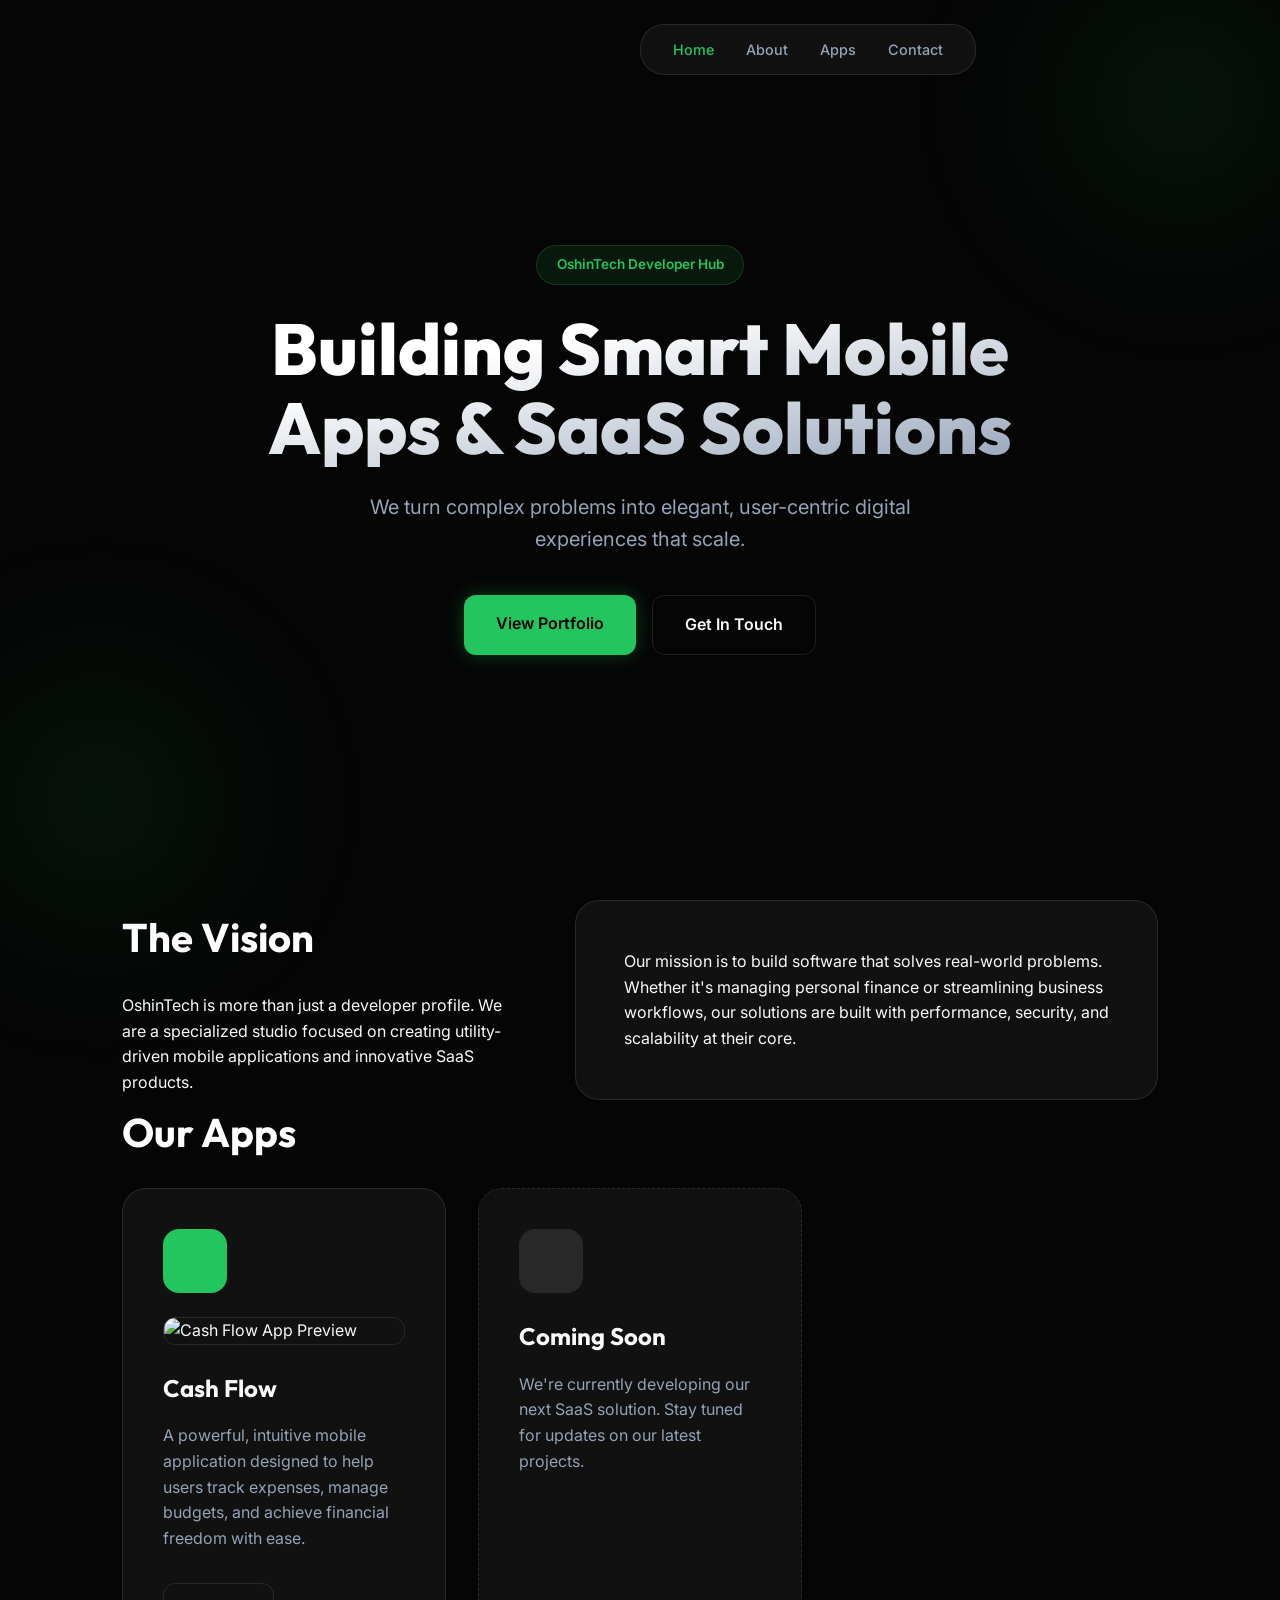
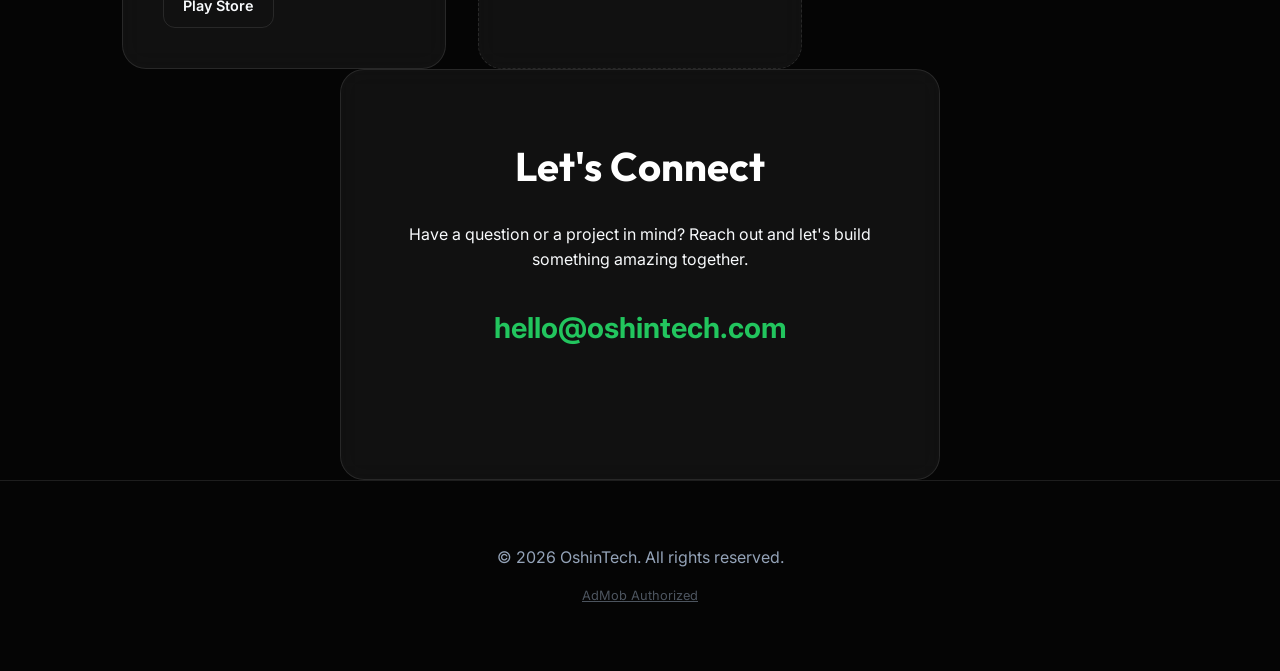
==== index.html @ a69e4074 "added index.html" ====
<!DOCTYPE html>
<html lang="en">
<head>
    <meta charset="UTF-8">
    <meta name="viewport" content="width=device-width, initial-scale=1.0">
    <title>OshinTech | Building Smart Mobile Apps & SaaS Solutions</title>
    <meta name="description" content="OshinTech is a developer hub specializing in high-quality mobile applications and SaaS solutions. Discover our portfolio and app-ads.txt verification details.">
    
    <!-- Open Graph / SEO -->
    <meta property="og:type" content="website">
    <meta property="og:title" content="OshinTech Developer Portfolio">
    <meta property="og:description" content="Official developer portfolio for OshinTech - Smart Mobile Apps & SaaS Solutions.">
    
    <!-- Styles -->
    <link rel="stylesheet" href="style.css">
    
    <!-- Icons -->
    <script src="https://unpkg.com/lucide@latest"></script>
</head>
<body>
    <!-- Background Blobs -->
    <div class="bg-blob" style="top: -100px; right: -100px;"></div>
    <div class="bg-blob" style="bottom: -100px; left: -100px;"></div>

    <nav class="glass">
        <div class="nav-content">
            <a href="#hero" class="nav-link active">Home</a>
            <a href="#about" class="nav-link">About</a>
            <a href="#apps" class="nav-link">Apps</a>
            <a href="#contact" class="nav-link">Contact</a>
        </div>
    </nav>

    <main>
        <!-- Hero Section -->
        <section id="hero" class="hero container">
            <div class="hero-content">
                <span class="brand-badge">OshinTech Developer Hub</span>
                <h1 class="gradient-text">Building Smart Mobile Apps & SaaS Solutions</h1>
                <p class="hero-tagline">We turn complex problems into elegant, user-centric digital experiences that scale.</p>
                <div class="cta-group">
                    <a href="#apps" class="btn btn-primary">View Portfolio</a>
                    <a href="#contact" class="btn btn-secondary">Get In Touch</a>
                </div>
            </div>
        </section>

        <!-- About Section -->
        <section id="about" class="container">
            <div class="about-grid">
                <div>
                    <h2 class="section-title">The Vision</h2>
                    <p class="about-text">OshinTech is more than just a developer profile. We are a specialized studio focused on creating utility-driven mobile applications and innovative SaaS products.</p>
                </div>
                <div class="glass" style="padding: 3rem;">
                    <p class="about-text" style="margin-bottom: 0;">Our mission is to build software that solves real-world problems. Whether it's managing personal finance or streamlining business workflows, our solutions are built with performance, security, and scalability at their core.</p>
                </div>
            </div>
        </section>

        <!-- Apps Section -->
        <section id="apps" class="container">
            <h2 class="section-title">Our Apps</h2>
            <div class="apps-grid">
                <!-- Cash Flow App -->
                <div class="glass app-card">
                    <div class="app-icon">
                        <i data-lucide="wallet" style="color: #000;"></i>
                    </div>
                    <div style="margin-bottom: 1.5rem; border-radius: 12px; overflow: hidden; border: 1px solid var(--border-color);">
                        <img src="cash_flow_app_preview_1777394123282.png" alt="Cash Flow App Preview" style="width: 100%; height: auto; display: block;">
                    </div>
                    <h3 class="app-title">Cash Flow</h3>
                    <p class="app-desc">A powerful, intuitive mobile application designed to help users track expenses, manage budgets, and achieve financial freedom with ease.</p>
                    <div class="cta-group" style="justify-content: flex-start;">
                        <a href="#" class="btn btn-secondary" style="padding: 0.6rem 1.2rem; font-size: 0.9rem;">Play Store</a>
                    </div>
                </div>

                <!-- Future App Placeholder -->
                <div class="glass app-card" style="opacity: 0.6; border-style: dashed;">
                    <div class="app-icon" style="background: rgba(255,255,255,0.1);">
                        <i data-lucide="plus" style="color: #fff;"></i>
                    </div>
                    <h3 class="app-title">Coming Soon</h3>
                    <p class="app-desc">We're currently developing our next SaaS solution. Stay tuned for updates on our latest projects.</p>
                </div>
            </div>
        </section>

        <!-- Contact Section -->
        <section id="contact" class="container">
            <div class="glass contact-card">
                <h2 class="section-title">Let's Connect</h2>
                <p class="about-text">Have a question or a project in mind? Reach out and let's build something amazing together.</p>
                <a href="mailto:hello@oshintech.com" class="email-link">hello@oshintech.com</a>
                <div class="social-links">
                    <a href="https://github.com" class="nav-link"><i data-lucide="github"></i></a>
                    <a href="#" class="nav-link"><i data-lucide="twitter"></i></a>
                    <a href="#" class="nav-link"><i data-lucide="linkedin"></i></a>
                </div>
            </div>
        </section>
    </main>

    <footer>
        <div class="container">
            <p>&copy; 2026 OshinTech. All rights reserved.</p>
            <p style="font-size: 0.8rem; margin-top: 1rem; opacity: 0.5;">
                <a href="app-ads.txt" style="color: inherit;">AdMob Authorized</a>
            </p>
        </div>
    </footer>

    <script src="script.js"></script>
    <script>
        lucide.createIcons();
    </script>
</body>
</html>
---- style.css ----
@import url('https://fonts.googleapis.com/css2?family=Inter:wght@300;400;500;600;700&family=Outfit:wght@400;500;600;700;800&display=swap');

:root {
    --bg-color: #050505;
    --surface-color: rgba(26, 26, 26, 0.6);
    --accent-color: #22c55e;
    --accent-glow: rgba(34, 197, 94, 0.3);
    --text-primary: #f8fafc;
    --text-secondary: #94a3b8;
    --border-color: rgba(255, 255, 255, 0.1);
    --transition: all 0.4s cubic-bezier(0.4, 0, 0.2, 1);
}

* {
    margin: 0;
    padding: 0;
    box-sizing: border-box;
    scroll-behavior: smooth;
}

body {
    font-family: 'Inter', sans-serif;
    background-color: var(--bg-color);
    color: var(--text-primary);
    line-height: 1.6;
    overflow-x: hidden;
}

h1, h2, h3, .brand-name {
    font-family: 'Outfit', sans-serif;
}

/* Glassmorphism Utility */
.glass {
    background: var(--surface-color);
    backdrop-filter: blur(12px);
    -webkit-backdrop-filter: blur(12px);
    border: 1px solid var(--border-color);
    border-radius: 24px;
}

/* Layout */
.container {
    max-width: 1100px;
    margin: 0 auto;
    padding: 0 2rem;
}

section {
    padding: 8rem 0;
}

/* Navigation */
nav {
    position: fixed;
    top: 1.5rem;
    left: 50%;
    transform: translateX(-50%);
    z-index: 1000;
    width: auto;
}

.nav-content {
    display: flex;
    gap: 2rem;
    padding: 0.8rem 2rem;
    align-items: center;
}

.nav-link {
    color: var(--text-secondary);
    text-decoration: none;
    font-weight: 500;
    font-size: 0.9rem;
    transition: var(--transition);
}

.nav-link:hover, .nav-link.active {
    color: var(--accent-color);
}

/* Hero Section */
.hero {
    height: 100vh;
    display: flex;
    align-items: center;
    justify-content: center;
    text-align: center;
    position: relative;
}

.hero-content {
    max-width: 800px;
    z-index: 1;
}

.brand-badge {
    display: inline-block;
    padding: 0.5rem 1.2rem;
    border-radius: 100px;
    background: rgba(34, 197, 94, 0.1);
    color: var(--accent-color);
    font-weight: 600;
    font-size: 0.85rem;
    margin-bottom: 1.5rem;
    border: 1px solid rgba(34, 197, 94, 0.2);
}

.gradient-text {
    font-size: 4.5rem;
    font-weight: 800;
    line-height: 1.1;
    margin-bottom: 1.5rem;
    background: linear-gradient(to bottom right, #fff 30%, #94a3b8);
    -webkit-background-clip: text;
    -webkit-text-fill-color: transparent;
}

.hero-tagline {
    font-size: 1.25rem;
    color: var(--text-secondary);
    margin-bottom: 2.5rem;
    max-width: 600px;
    margin-inline: auto;
}

.cta-group {
    display: flex;
    gap: 1rem;
    justify-content: center;
}

.btn {
    padding: 1rem 2rem;
    border-radius: 12px;
    font-weight: 600;
    text-decoration: none;
    transition: var(--transition);
    cursor: pointer;
    font-size: 1rem;
}

.btn-primary {
    background: var(--accent-color);
    color: #000;
    box-shadow: 0 0 20px var(--accent-glow);
}

.btn-primary:hover {
    transform: translateY(-2px);
    box-shadow: 0 0 30px var(--accent-glow);
}

.btn-secondary {
    border: 1px solid var(--border-color);
    color: var(--text-primary);
}

.btn-secondary:hover {
    background: rgba(255, 255, 255, 0.05);
    border-color: rgba(255, 255, 255, 0.2);
}

/* About Section */
.about-grid {
    display: grid;
    grid-template-columns: 1fr 1.5fr;
    gap: 4rem;
    align-items: center;
}

.section-title {
    font-size: 2.5rem;
    margin-bottom: 1.5rem;
    color: #fff;
}

.about-text p {
    color: var(--text-secondary);
    margin-bottom: 1.5rem;
    font-size: 1.1rem;
}

/* Apps Section */
.app-card {
    padding: 2.5rem;
    transition: var(--transition);
    height: 100%;
    display: flex;
    flex-direction: column;
}

.app-card:hover {
    border-color: var(--accent-color);
    transform: translateY(-5px);
}

.app-icon {
    width: 64px;
    height: 64px;
    border-radius: 16px;
    background: var(--accent-color);
    display: flex;
    align-items: center;
    justify-content: center;
    margin-bottom: 1.5rem;
}

.app-title {
    font-size: 1.5rem;
    margin-bottom: 1rem;
}

.app-desc {
    color: var(--text-secondary);
    margin-bottom: 2rem;
    flex-grow: 1;
}

.apps-grid {
    display: grid;
    grid-template-columns: repeat(auto-fill, minmax(320px, 1fr));
    gap: 2rem;
}

/* Contact Section */
.contact-card {
    max-width: 600px;
    margin: 0 auto;
    padding: 4rem;
    text-align: center;
}

.email-link {
    font-size: 1.8rem;
    color: var(--accent-color);
    text-decoration: none;
    font-weight: 700;
    display: block;
    margin: 2rem 0;
}

/* Footer */
footer {
    padding: 4rem 0;
    border-top: 1px solid var(--border-color);
    text-align: center;
    color: var(--text-secondary);
}

.social-links {
    margin-bottom: 2rem;
    display: flex;
    justify-content: center;
    gap: 2rem;
}

/* Background Animation Elements */
.bg-blob {
    position: fixed;
    width: 400px;
    height: 400px;
    background: radial-gradient(circle, var(--accent-glow) 0%, transparent 70%);
    filter: blur(80px);
    z-index: -1;
    opacity: 0.4;
    pointer-events: none;
}

/* Responsive */
@media (max-width: 768px) {
    .gradient-text {
        font-size: 3rem;
    }
    .about-grid {
        grid-template-columns: 1fr;
        gap: 2rem;
    }
    .hero {
        padding-top: 6rem;
    }
    nav {
        top: 1rem;
        width: 90%;
    }
    .nav-content {
        gap: 1rem;
        justify-content: center;
    }
}
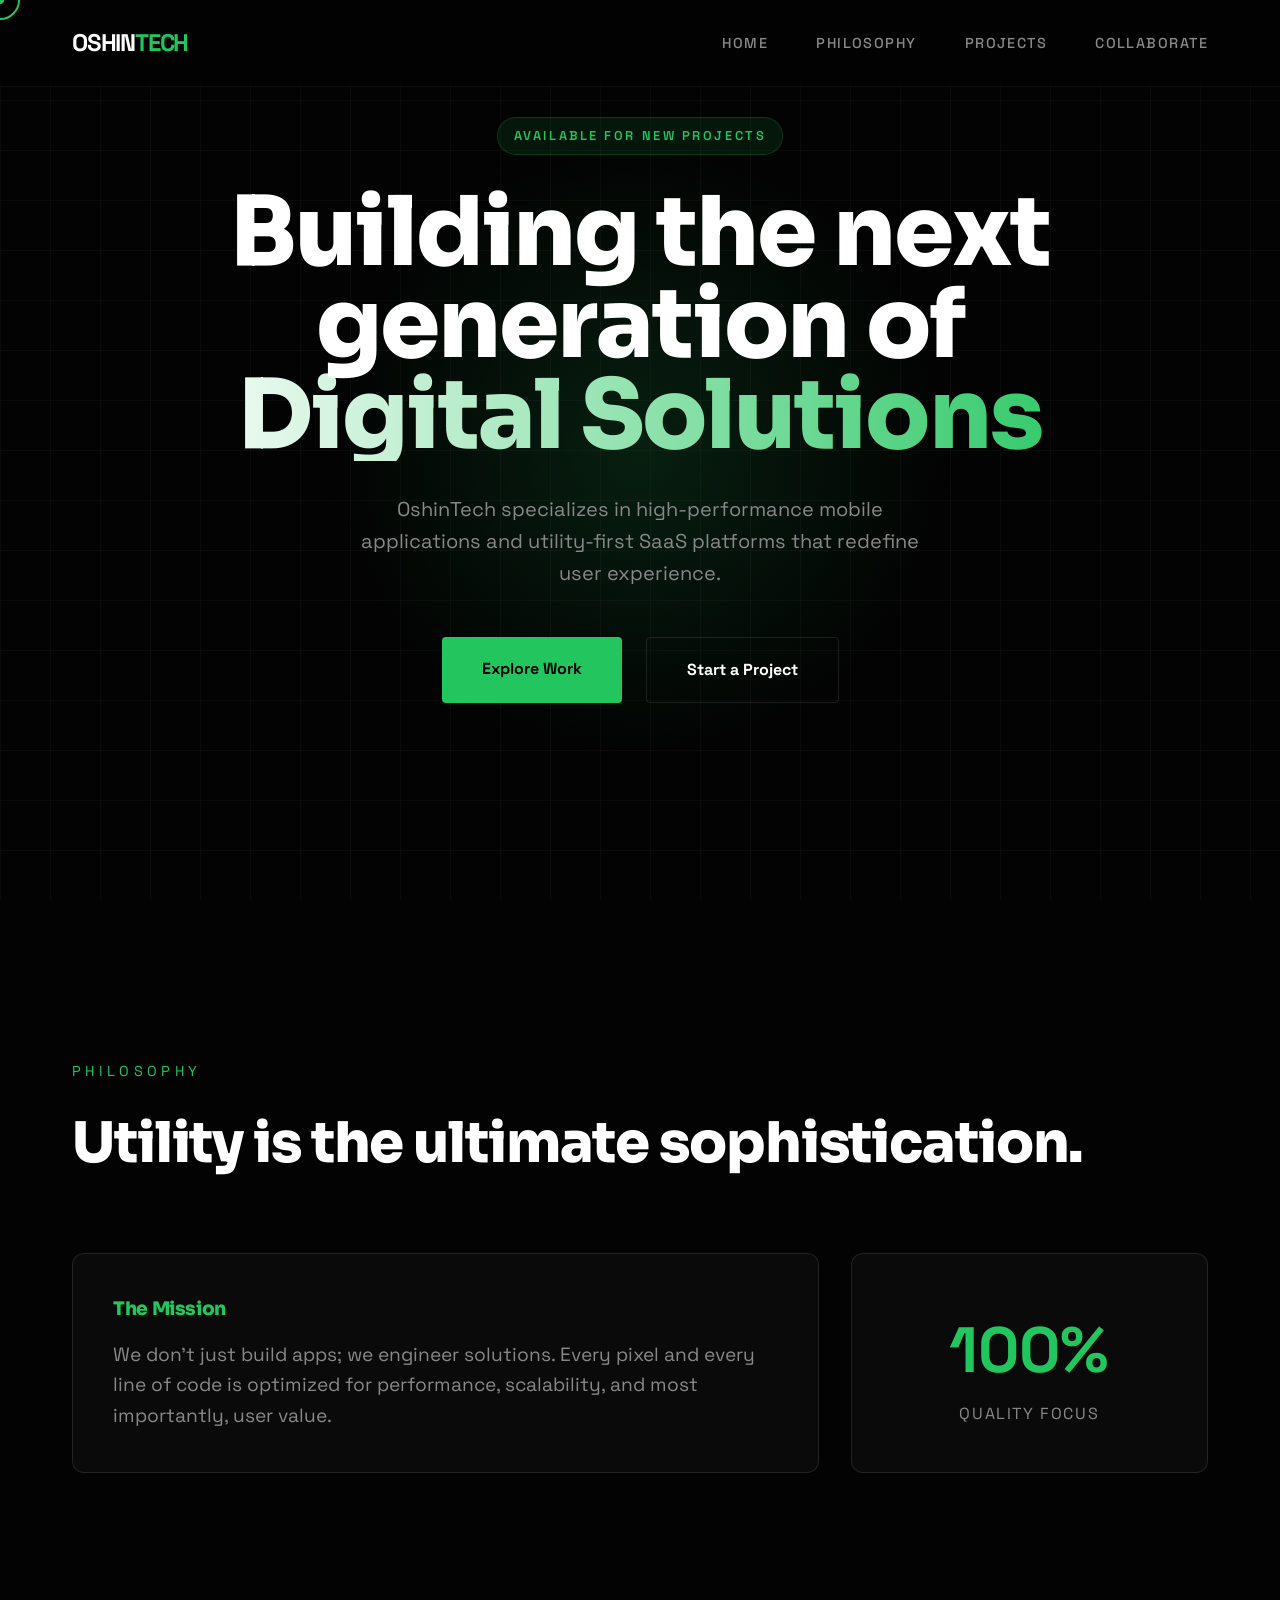
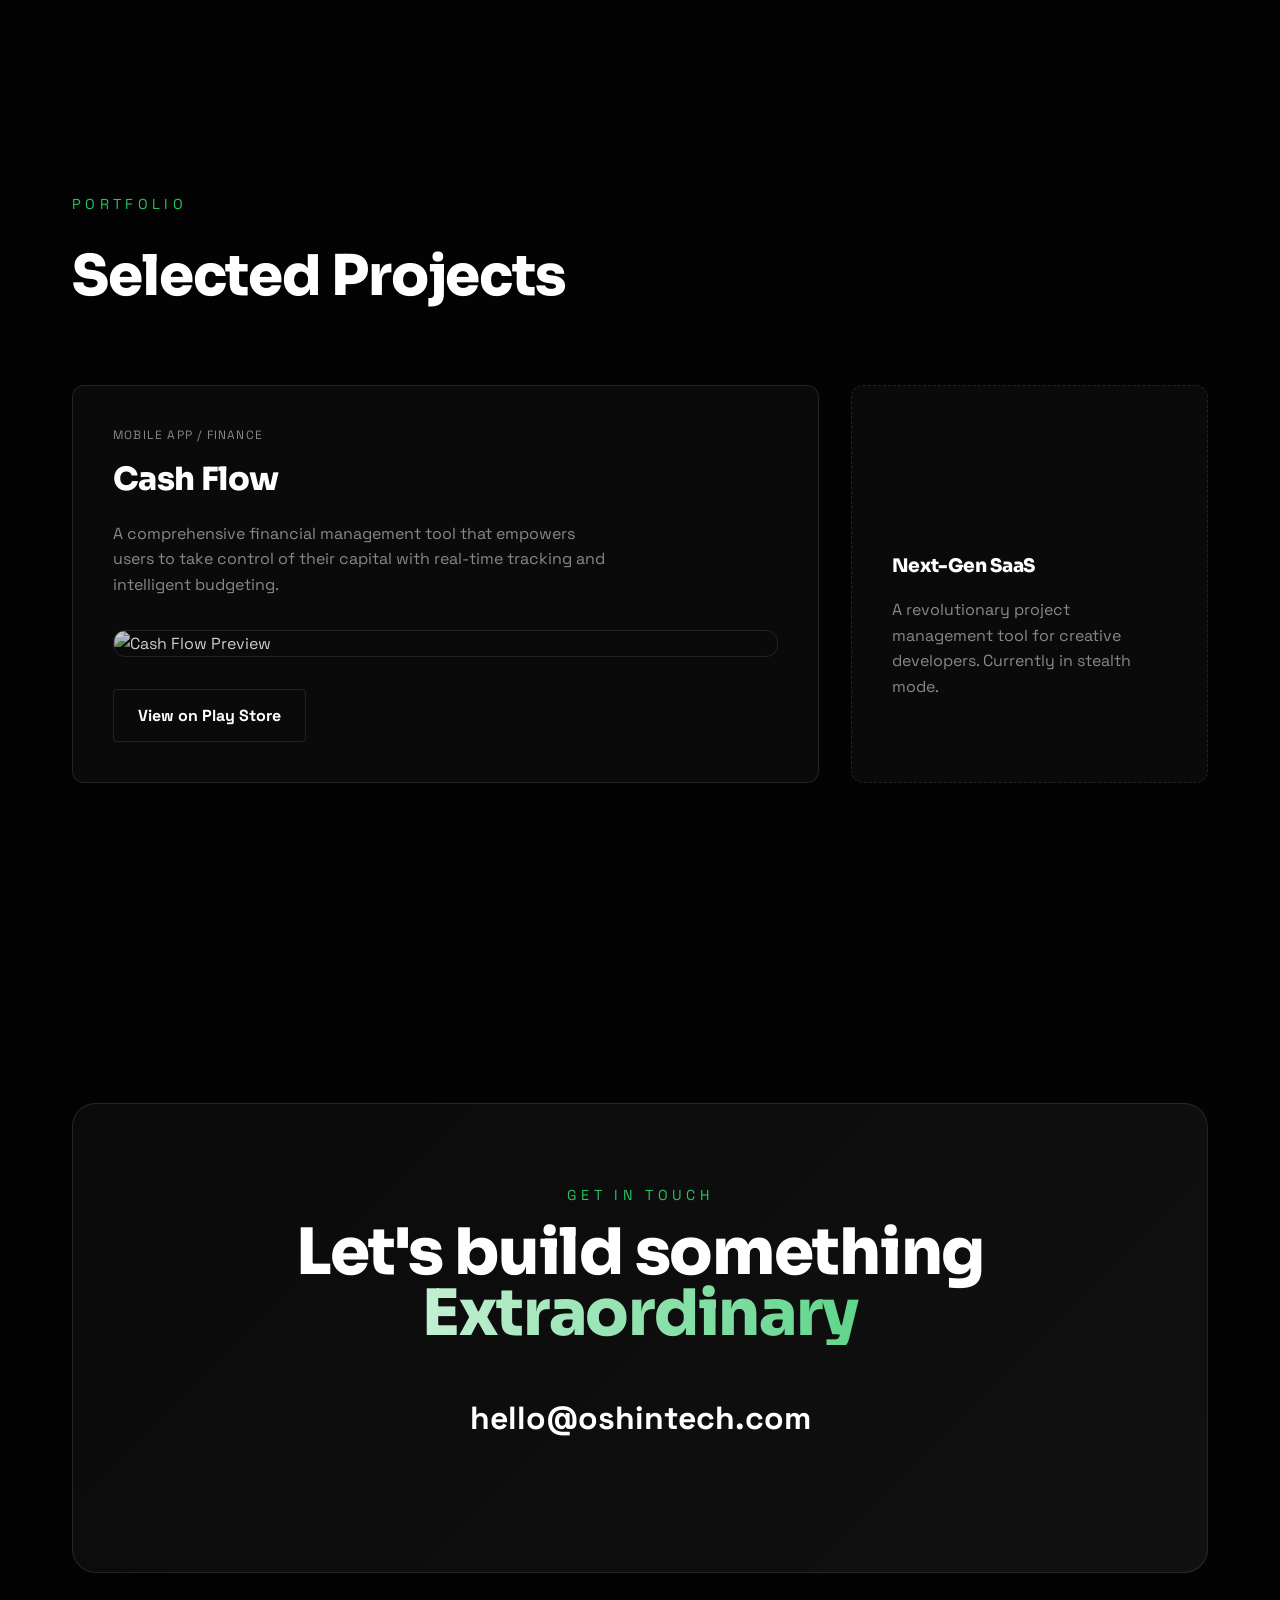
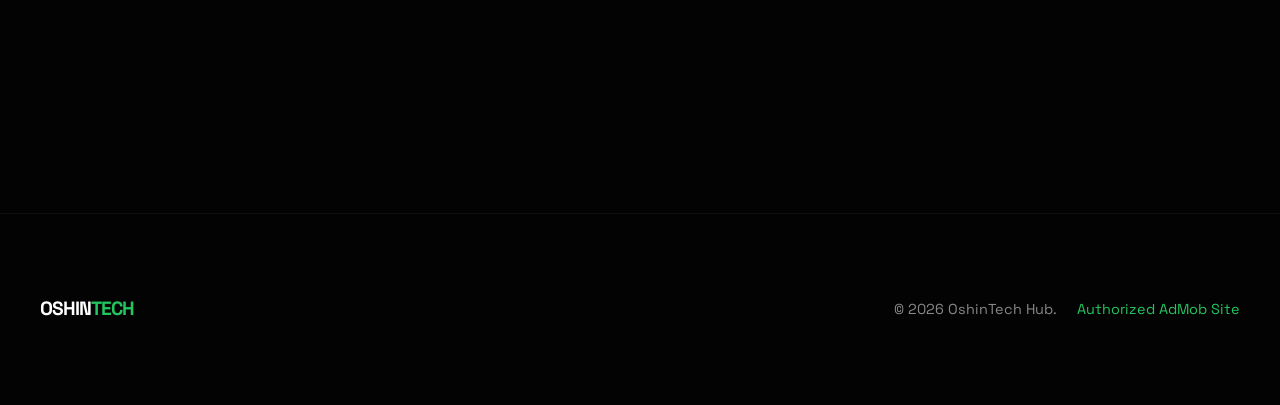
==== commit 650dd4e5: "Update index.html" ====
--- a/index.html
+++ b/index.html
@@ -3,112 +3,118 @@
 <head>
     <meta charset="UTF-8">
     <meta name="viewport" content="width=device-width, initial-scale=1.0">
-    <title>OshinTech | Building Smart Mobile Apps & SaaS Solutions</title>
-    <meta name="description" content="OshinTech is a developer hub specializing in high-quality mobile applications and SaaS solutions. Discover our portfolio and app-ads.txt verification details.">
+    <title>OshinTech | Engineering the Future of Mobile & SaaS</title>
+    <meta name="description" content="OshinTech is a high-performance developer hub specializing in utility-first mobile applications and scalable SaaS solutions.">
     
-    <!-- Open Graph / SEO -->
-    <meta property="og:type" content="website">
-    <meta property="og:title" content="OshinTech Developer Portfolio">
-    <meta property="og:description" content="Official developer portfolio for OshinTech - Smart Mobile Apps & SaaS Solutions.">
-    
-    <!-- Styles -->
     <link rel="stylesheet" href="style.css">
-    
-    <!-- Icons -->
     <script src="https://unpkg.com/lucide@latest"></script>
 </head>
 <body>
-    <!-- Background Blobs -->
-    <div class="bg-blob" style="top: -100px; right: -100px;"></div>
-    <div class="bg-blob" style="bottom: -100px; left: -100px;"></div>
+    <!-- Background Effects -->
+    <div class="grid-bg"></div>
+    <div class="glow-overlay"></div>
 
-    <nav class="glass">
-        <div class="nav-content">
-            <a href="#hero" class="nav-link active">Home</a>
-            <a href="#about" class="nav-link">About</a>
-            <a href="#apps" class="nav-link">Apps</a>
-            <a href="#contact" class="nav-link">Contact</a>
+    <!-- Custom Cursor -->
+    <div class="cursor-dot"></div>
+    <div class="cursor-outline"></div>
+
+    <nav>
+        <div class="nav-container">
+            <a href="#" class="logo">OSHIN<span>TECH</span></a>
+            <div class="nav-links">
+                <a href="#hero">Home</a>
+                <a href="#about">Philosophy</a>
+                <a href="#apps">Projects</a>
+                <a href="#contact">Collaborate</a>
+            </div>
         </div>
     </nav>
 
     <main>
         <!-- Hero Section -->
-        <section id="hero" class="hero container">
-            <div class="hero-content">
-                <span class="brand-badge">OshinTech Developer Hub</span>
-                <h1 class="gradient-text">Building Smart Mobile Apps & SaaS Solutions</h1>
-                <p class="hero-tagline">We turn complex problems into elegant, user-centric digital experiences that scale.</p>
-                <div class="cta-group">
-                    <a href="#apps" class="btn btn-primary">View Portfolio</a>
-                    <a href="#contact" class="btn btn-secondary">Get In Touch</a>
+        <section id="hero" class="hero">
+            <span class="hero-tag">Available for new projects</span>
+            <h1 class="hero-title">
+                Building the next generation of <span>Digital Solutions</span>
+            </h1>
+            <p class="hero-sub">OshinTech specializes in high-performance mobile applications and utility-first SaaS platforms that redefine user experience.</p>
+            <div class="btn-group">
+                <a href="#apps" class="btn-main">Explore Work</a>
+                <a href="#contact" class="btn-outline">Start a Project</a>
+            </div>
+        </section>
+
+        <!-- About / Philosophy Section -->
+        <section id="about">
+            <span class="section-label">Philosophy</span>
+            <h2 class="section-title">Utility is the ultimate sophistication.</h2>
+            <div class="portfolio-grid">
+                <div class="portfolio-item large">
+                    <h3 style="margin-bottom: 1rem; color: var(--accent-primary);">The Mission</h3>
+                    <p style="color: var(--text-muted); font-size: 1.2rem;">We don't just build apps; we engineer solutions. Every pixel and every line of code is optimized for performance, scalability, and most importantly, user value.</p>
+                </div>
+                <div class="portfolio-item small" style="display: flex; align-items: center; justify-content: center;">
+                    <div style="text-align: center;">
+                        <div style="font-size: 4rem; font-weight: 800; color: var(--accent-primary);">100%</div>
+                        <div style="color: var(--text-muted); text-transform: uppercase; letter-spacing: 0.1em;">Quality Focus</div>
+                    </div>
                 </div>
             </div>
         </section>
 
-        <!-- About Section -->
-        <section id="about" class="container">
-            <div class="about-grid">
-                <div>
-                    <h2 class="section-title">The Vision</h2>
-                    <p class="about-text">OshinTech is more than just a developer profile. We are a specialized studio focused on creating utility-driven mobile applications and innovative SaaS products.</p>
-                </div>
-                <div class="glass" style="padding: 3rem;">
-                    <p class="about-text" style="margin-bottom: 0;">Our mission is to build software that solves real-world problems. Whether it's managing personal finance or streamlining business workflows, our solutions are built with performance, security, and scalability at their core.</p>
-                </div>
-            </div>
-        </section>
-
-        <!-- Apps Section -->
-        <section id="apps" class="container">
-            <h2 class="section-title">Our Apps</h2>
-            <div class="apps-grid">
-                <!-- Cash Flow App -->
-                <div class="glass app-card">
-                    <div class="app-icon">
-                        <i data-lucide="wallet" style="color: #000;"></i>
+        <!-- Projects / Portfolio Section -->
+        <section id="apps">
+            <span class="section-label">Portfolio</span>
+            <h2 class="section-title">Selected Projects</h2>
+            
+            <div class="portfolio-grid">
+                <!-- Cash Flow Project -->
+                <div class="portfolio-item large">
+                    <span class="app-tag">Mobile App / Finance</span>
+                    <h3 style="font-size: 2rem; margin-bottom: 1rem;">Cash Flow</h3>
+                    <p style="color: var(--text-muted); margin-bottom: 2rem; max-width: 500px;">A comprehensive financial management tool that empowers users to take control of their capital with real-time tracking and intelligent budgeting.</p>
+                    
+                    <div style="border-radius: 12px; overflow: hidden; border: 1px solid var(--border-bright); margin-bottom: 2rem; max-height: 400px;">
+                        <img src="cash_flow_app_preview_1777394123282.png" alt="Cash Flow Preview" style="width: 100%; height: auto; display: block; opacity: 0.8; transition: var(--transition-smooth);" onmouseover="this.style.opacity='1'" onmouseout="this.style.opacity='0.8'">
                     </div>
-                    <div style="margin-bottom: 1.5rem; border-radius: 12px; overflow: hidden; border: 1px solid var(--border-color);">
-                        <img src="cash_flow_app_preview_1777394123282.png" alt="Cash Flow App Preview" style="width: 100%; height: auto; display: block;">
-                    </div>
-                    <h3 class="app-title">Cash Flow</h3>
-                    <p class="app-desc">A powerful, intuitive mobile application designed to help users track expenses, manage budgets, and achieve financial freedom with ease.</p>
-                    <div class="cta-group" style="justify-content: flex-start;">
-                        <a href="#" class="btn btn-secondary" style="padding: 0.6rem 1.2rem; font-size: 0.9rem;">Play Store</a>
+                    
+                    <div class="btn-group">
+                        <a href="#" class="btn-outline" style="padding: 0.8rem 1.5rem;">View on Play Store</a>
                     </div>
                 </div>
 
-                <!-- Future App Placeholder -->
-                <div class="glass app-card" style="opacity: 0.6; border-style: dashed;">
-                    <div class="app-icon" style="background: rgba(255,255,255,0.1);">
-                        <i data-lucide="plus" style="color: #fff;"></i>
+                <!-- Coming Soon Item -->
+                <div class="portfolio-item small" style="border-style: dashed; display: flex; flex-direction: column; justify-content: center;">
+                    <div class="app-icon">
+                        <i data-lucide="plus-circle" style="width: 48px; height: 48px;"></i>
                     </div>
-                    <h3 class="app-title">Coming Soon</h3>
-                    <p class="app-desc">We're currently developing our next SaaS solution. Stay tuned for updates on our latest projects.</p>
+                    <h3 style="margin-bottom: 1rem;">Next-Gen SaaS</h3>
+                    <p style="color: var(--text-muted);">A revolutionary project management tool for creative developers. Currently in stealth mode.</p>
                 </div>
             </div>
         </section>
 
         <!-- Contact Section -->
-        <section id="contact" class="container">
-            <div class="glass contact-card">
-                <h2 class="section-title">Let's Connect</h2>
-                <p class="about-text">Have a question or a project in mind? Reach out and let's build something amazing together.</p>
-                <a href="mailto:hello@oshintech.com" class="email-link">hello@oshintech.com</a>
-                <div class="social-links">
-                    <a href="https://github.com" class="nav-link"><i data-lucide="github"></i></a>
-                    <a href="#" class="nav-link"><i data-lucide="twitter"></i></a>
-                    <a href="#" class="nav-link"><i data-lucide="linkedin"></i></a>
+        <section id="contact">
+            <div class="contact-container">
+                <span class="section-label">Get in touch</span>
+                <h2 class="hero-title" style="font-size: clamp(2rem, 5vw, 4rem); margin-top: 1rem;">Let's build something <span>Extraordinary</span></h2>
+                <a href="mailto:hello@oshintech.com" style="font-size: 2rem; color: #fff; text-decoration: none; font-weight: 700; margin: 3rem 0; display: block;">hello@oshintech.com</a>
+                <div style="display: flex; justify-content: center; gap: 2rem;">
+                    <a href="#" style="color: var(--text-muted);"><i data-lucide="github"></i></a>
+                    <a href="#" style="color: var(--text-muted);"><i data-lucide="twitter"></i></a>
+                    <a href="#" style="color: var(--text-muted);"><i data-lucide="linkedin"></i></a>
                 </div>
             </div>
         </section>
     </main>
 
     <footer>
-        <div class="container">
-            <p>&copy; 2026 OshinTech. All rights reserved.</p>
-            <p style="font-size: 0.8rem; margin-top: 1rem; opacity: 0.5;">
-                <a href="app-ads.txt" style="color: inherit;">AdMob Authorized</a>
-            </p>
+        <div class="footer-content">
+            <a href="#" class="logo" style="font-size: 1.2rem;">OSHIN<span>TECH</span></a>
+            <div class="copyright">
+                &copy; 2026 OshinTech Hub. <a href="app-ads.txt" style="color: var(--accent-primary); text-decoration: none; margin-left: 1rem;">Authorized AdMob Site</a>
+            </div>
         </div>
     </footer>
 
--- a/style.css
+++ b/style.css
@@ -1,290 +1,343 @@
-@import url('https://fonts.googleapis.com/css2?family=Inter:wght@300;400;500;600;700&family=Outfit:wght@400;500;600;700;800&display=swap');
+@import url('https://fonts.googleapis.com/css2?family=Sora:wght@300;400;500;600;700;800&family=Space+Grotesk:wght@300;400;500;600;700&display=swap');
 
 :root {
-    --bg-color: #050505;
-    --surface-color: rgba(26, 26, 26, 0.6);
-    --accent-color: #22c55e;
-    --accent-glow: rgba(34, 197, 94, 0.3);
-    --text-primary: #f8fafc;
-    --text-secondary: #94a3b8;
-    --border-color: rgba(255, 255, 255, 0.1);
-    --transition: all 0.4s cubic-bezier(0.4, 0, 0.2, 1);
+    --bg-dark: #030303;
+    --bg-card: #0a0a0a;
+    --accent-primary: #22c55e;
+    --accent-secondary: #4ade80;
+    --accent-glow: rgba(34, 197, 94, 0.4);
+    --text-main: #ffffff;
+    --text-muted: #888888;
+    --border-dim: rgba(255, 255, 255, 0.05);
+    --border-bright: rgba(255, 255, 255, 0.1);
+    --transition-smooth: all 0.5s cubic-bezier(0.23, 1, 0.32, 1);
 }
 
 * {
     margin: 0;
     padding: 0;
     box-sizing: border-box;
-    scroll-behavior: smooth;
+    cursor: none; /* For custom cursor */
 }
 
 body {
-    font-family: 'Inter', sans-serif;
-    background-color: var(--bg-color);
-    color: var(--text-primary);
+    background-color: var(--bg-dark);
+    color: var(--text-main);
+    font-family: 'Space Grotesk', sans-serif;
     line-height: 1.6;
     overflow-x: hidden;
 }
 
-h1, h2, h3, .brand-name {
-    font-family: 'Outfit', sans-serif;
-}
-
-/* Glassmorphism Utility */
-.glass {
-    background: var(--surface-color);
-    backdrop-filter: blur(12px);
-    -webkit-backdrop-filter: blur(12px);
-    border: 1px solid var(--border-color);
-    border-radius: 24px;
-}
-
-/* Layout */
-.container {
-    max-width: 1100px;
-    margin: 0 auto;
-    padding: 0 2rem;
-}
-
-section {
-    padding: 8rem 0;
+h1, h2, h3 {
+    font-family: 'Sora', sans-serif;
+    font-weight: 800;
+    letter-spacing: -0.02em;
+}
+
+/* Custom Cursor */
+.cursor-dot, .cursor-outline {
+    pointer-events: none;
+    position: fixed;
+    top: 0;
+    left: 0;
+    transform: translate(-50%, -50%);
+    border-radius: 50%;
+    z-index: 9999;
+    transition: opacity 0.3s ease, transform 0.3s ease;
+}
+
+.cursor-dot {
+    width: 8px;
+    height: 8px;
+    background-color: var(--accent-primary);
+}
+
+.cursor-outline {
+    width: 40px;
+    height: 40px;
+    border: 2px solid var(--accent-primary);
+}
+
+/* Background Grid & Glow */
+.grid-bg {
+    position: fixed;
+    top: 0;
+    left: 0;
+    width: 100%;
+    height: 100%;
+    background-image: 
+        linear-gradient(rgba(255, 255, 255, 0.03) 1px, transparent 1px),
+        linear-gradient(90deg, rgba(255, 255, 255, 0.03) 1px, transparent 1px);
+    background-size: 50px 50px;
+    z-index: -2;
+}
+
+.glow-overlay {
+    position: fixed;
+    top: 0;
+    left: 0;
+    width: 100%;
+    height: 100%;
+    background: radial-gradient(circle at var(--mouse-x, 50%) var(--mouse-y, 50%), rgba(34, 197, 94, 0.15) 0%, transparent 40%);
+    z-index: -1;
+    pointer-events: none;
 }
 
 /* Navigation */
 nav {
     position: fixed;
-    top: 1.5rem;
-    left: 50%;
-    transform: translateX(-50%);
-    z-index: 1000;
-    width: auto;
-}
-
-.nav-content {
-    display: flex;
-    gap: 2rem;
-    padding: 0.8rem 2rem;
+    top: 0;
+    width: 100%;
+    padding: 1.5rem 0;
+    z-index: 100;
+    background: rgba(3, 3, 3, 0.8);
+    backdrop-filter: blur(20px);
+    border-bottom: 1px solid var(--border-dim);
+}
+
+.nav-container {
+    max-width: 1200px;
+    margin: 0 auto;
+    padding: 0 2rem;
+    display: flex;
+    justify-content: space-between;
     align-items: center;
 }
 
-.nav-link {
-    color: var(--text-secondary);
+.logo {
+    font-size: 1.5rem;
+    font-weight: 800;
+    color: #fff;
+    text-decoration: none;
+    letter-spacing: -0.05em;
+}
+
+.logo span {
+    color: var(--accent-primary);
+}
+
+.nav-links {
+    display: flex;
+    gap: 3rem;
+}
+
+.nav-links a {
+    color: var(--text-muted);
     text-decoration: none;
     font-weight: 500;
+    transition: var(--transition-smooth);
     font-size: 0.9rem;
-    transition: var(--transition);
-}
-
-.nav-link:hover, .nav-link.active {
-    color: var(--accent-color);
+    text-transform: uppercase;
+    letter-spacing: 0.1em;
+}
+
+.nav-links a:hover {
+    color: var(--accent-primary);
 }
 
 /* Hero Section */
 .hero {
-    height: 100vh;
-    display: flex;
+    min-height: 100vh;
+    display: flex;
+    flex-direction: column;
+    justify-content: center;
     align-items: center;
-    justify-content: center;
+    text-align: center;
+    padding-top: 5rem;
+}
+
+.hero-tag {
+    background: rgba(34, 197, 94, 0.1);
+    color: var(--accent-primary);
+    padding: 0.5rem 1rem;
+    border-radius: 100px;
+    font-size: 0.8rem;
+    font-weight: 600;
+    text-transform: uppercase;
+    letter-spacing: 0.2em;
+    margin-bottom: 2rem;
+    border: 1px solid rgba(34, 197, 94, 0.2);
+}
+
+.hero-title {
+    font-size: clamp(3rem, 8vw, 6rem);
+    line-height: 0.95;
+    margin-bottom: 2rem;
+    max-width: 1000px;
+}
+
+.hero-title span {
+    display: block;
+    background: linear-gradient(to right, #fff, var(--accent-primary));
+    -webkit-background-clip: text;
+    -webkit-text-fill-color: transparent;
+}
+
+.hero-sub {
+    font-size: 1.25rem;
+    color: var(--text-muted);
+    max-width: 600px;
+    margin-bottom: 3rem;
+}
+
+/* Buttons */
+.btn-group {
+    display: flex;
+    gap: 1.5rem;
+}
+
+.btn-main {
+    padding: 1.2rem 2.5rem;
+    background: var(--accent-primary);
+    color: #000;
+    text-decoration: none;
+    font-weight: 700;
+    border-radius: 4px;
+    transition: var(--transition-smooth);
+    position: relative;
+    overflow: hidden;
+}
+
+.btn-main:hover {
+    background: var(--accent-secondary);
+    transform: translateY(-5px);
+    box-shadow: 0 10px 30px var(--accent-glow);
+}
+
+.btn-outline {
+    padding: 1.2rem 2.5rem;
+    border: 1px solid var(--border-bright);
+    color: #fff;
+    text-decoration: none;
+    font-weight: 700;
+    border-radius: 4px;
+    transition: var(--transition-smooth);
+}
+
+.btn-outline:hover {
+    background: rgba(255, 255, 255, 0.05);
+    border-color: var(--accent-primary);
+}
+
+/* Sections General */
+section {
+    padding: 10rem 2rem;
+    max-width: 1200px;
+    margin: 0 auto;
+}
+
+.section-label {
+    color: var(--accent-primary);
+    font-size: 0.9rem;
+    text-transform: uppercase;
+    letter-spacing: 0.3em;
+    margin-bottom: 1rem;
+    display: block;
+}
+
+.section-title {
+    font-size: 3.5rem;
+    margin-bottom: 4rem;
+}
+
+/* Bento Grid Portfolio */
+.portfolio-grid {
+    display: grid;
+    grid-template-columns: repeat(12, 1fr);
+    gap: 2rem;
+}
+
+.portfolio-item {
+    background: var(--bg-card);
+    border: 1px solid var(--border-bright);
+    border-radius: 12px;
+    padding: 2.5rem;
+    transition: var(--transition-smooth);
+    position: relative;
+    overflow: hidden;
+}
+
+.portfolio-item:hover {
+    border-color: var(--accent-primary);
+    transform: translateY(-10px);
+}
+
+.portfolio-item.large {
+    grid-column: span 8;
+}
+
+.portfolio-item.small {
+    grid-column: span 4;
+}
+
+.app-icon {
+    width: 50px;
+    height: 50px;
+    margin-bottom: 2rem;
+    color: var(--accent-primary);
+}
+
+.app-tag {
+    font-size: 0.75rem;
+    color: var(--text-muted);
+    text-transform: uppercase;
+    letter-spacing: 0.1em;
+    margin-bottom: 0.5rem;
+    display: block;
+}
+
+/* Contact Section */
+.contact-container {
+    background: linear-gradient(135deg, #0a0a0a 0%, #111 100%);
+    border: 1px solid var(--border-bright);
+    padding: 5rem;
+    border-radius: 24px;
     text-align: center;
     position: relative;
 }
 
-.hero-content {
-    max-width: 800px;
-    z-index: 1;
-}
-
-.brand-badge {
-    display: inline-block;
-    padding: 0.5rem 1.2rem;
-    border-radius: 100px;
-    background: rgba(34, 197, 94, 0.1);
-    color: var(--accent-color);
-    font-weight: 600;
-    font-size: 0.85rem;
-    margin-bottom: 1.5rem;
-    border: 1px solid rgba(34, 197, 94, 0.2);
-}
-
-.gradient-text {
-    font-size: 4.5rem;
-    font-weight: 800;
-    line-height: 1.1;
-    margin-bottom: 1.5rem;
-    background: linear-gradient(to bottom right, #fff 30%, #94a3b8);
-    -webkit-background-clip: text;
-    -webkit-text-fill-color: transparent;
-}
-
-.hero-tagline {
-    font-size: 1.25rem;
-    color: var(--text-secondary);
-    margin-bottom: 2.5rem;
-    max-width: 600px;
-    margin-inline: auto;
-}
-
-.cta-group {
-    display: flex;
-    gap: 1rem;
-    justify-content: center;
-}
-
-.btn {
-    padding: 1rem 2rem;
-    border-radius: 12px;
-    font-weight: 600;
-    text-decoration: none;
-    transition: var(--transition);
-    cursor: pointer;
-    font-size: 1rem;
-}
-
-.btn-primary {
-    background: var(--accent-color);
-    color: #000;
-    box-shadow: 0 0 20px var(--accent-glow);
-}
-
-.btn-primary:hover {
-    transform: translateY(-2px);
-    box-shadow: 0 0 30px var(--accent-glow);
-}
-
-.btn-secondary {
-    border: 1px solid var(--border-color);
-    color: var(--text-primary);
-}
-
-.btn-secondary:hover {
-    background: rgba(255, 255, 255, 0.05);
-    border-color: rgba(255, 255, 255, 0.2);
-}
-
-/* About Section */
-.about-grid {
-    display: grid;
-    grid-template-columns: 1fr 1.5fr;
-    gap: 4rem;
-    align-items: center;
-}
-
-.section-title {
-    font-size: 2.5rem;
-    margin-bottom: 1.5rem;
-    color: #fff;
-}
-
-.about-text p {
-    color: var(--text-secondary);
-    margin-bottom: 1.5rem;
-    font-size: 1.1rem;
-}
-
-/* Apps Section */
-.app-card {
-    padding: 2.5rem;
-    transition: var(--transition);
-    height: 100%;
-    display: flex;
-    flex-direction: column;
-}
-
-.app-card:hover {
-    border-color: var(--accent-color);
-    transform: translateY(-5px);
-}
-
-.app-icon {
-    width: 64px;
-    height: 64px;
-    border-radius: 16px;
-    background: var(--accent-color);
-    display: flex;
-    align-items: center;
-    justify-content: center;
-    margin-bottom: 1.5rem;
-}
-
-.app-title {
-    font-size: 1.5rem;
-    margin-bottom: 1rem;
-}
-
-.app-desc {
-    color: var(--text-secondary);
-    margin-bottom: 2rem;
-    flex-grow: 1;
-}
-
-.apps-grid {
-    display: grid;
-    grid-template-columns: repeat(auto-fill, minmax(320px, 1fr));
-    gap: 2rem;
-}
-
-/* Contact Section */
-.contact-card {
-    max-width: 600px;
-    margin: 0 auto;
-    padding: 4rem;
-    text-align: center;
-}
-
-.email-link {
-    font-size: 1.8rem;
-    color: var(--accent-color);
-    text-decoration: none;
-    font-weight: 700;
-    display: block;
-    margin: 2rem 0;
+.contact-container::before {
+    content: '';
+    position: absolute;
+    top: -1px;
+    left: -1px;
+    right: -1px;
+    bottom: -1px;
+    background: linear-gradient(45deg, transparent, var(--accent-primary), transparent);
+    z-index: -1;
+    border-radius: 24px;
+    opacity: 0.3;
 }
 
 /* Footer */
 footer {
-    padding: 4rem 0;
-    border-top: 1px solid var(--border-color);
-    text-align: center;
-    color: var(--text-secondary);
-}
-
-.social-links {
-    margin-bottom: 2rem;
-    display: flex;
-    justify-content: center;
-    gap: 2rem;
-}
-
-/* Background Animation Elements */
-.bg-blob {
-    position: fixed;
-    width: 400px;
-    height: 400px;
-    background: radial-gradient(circle, var(--accent-glow) 0%, transparent 70%);
-    filter: blur(80px);
-    z-index: -1;
-    opacity: 0.4;
-    pointer-events: none;
+    padding: 5rem 2rem;
+    border-top: 1px solid var(--border-dim);
+    margin-top: 5rem;
+}
+
+.footer-content {
+    max-width: 1200px;
+    margin: 0 auto;
+    display: flex;
+    justify-content: space-between;
+    align-items: center;
+}
+
+.copyright {
+    color: var(--text-muted);
+    font-size: 0.9rem;
 }
 
 /* Responsive */
-@media (max-width: 768px) {
-    .gradient-text {
-        font-size: 3rem;
+@media (max-width: 968px) {
+    .portfolio-item.large, .portfolio-item.small {
+        grid-column: span 12;
     }
-    .about-grid {
-        grid-template-columns: 1fr;
-        gap: 2rem;
+    .hero-title {
+        font-size: 4rem;
     }
-    .hero {
-        padding-top: 6rem;
+    .nav-links {
+        display: none; /* Mobile menu needed but keeping it simple for now */
     }
-    nav {
-        top: 1rem;
-        width: 90%;
-    }
-    .nav-content {
-        gap: 1rem;
-        justify-content: center;
-    }
-}
+}
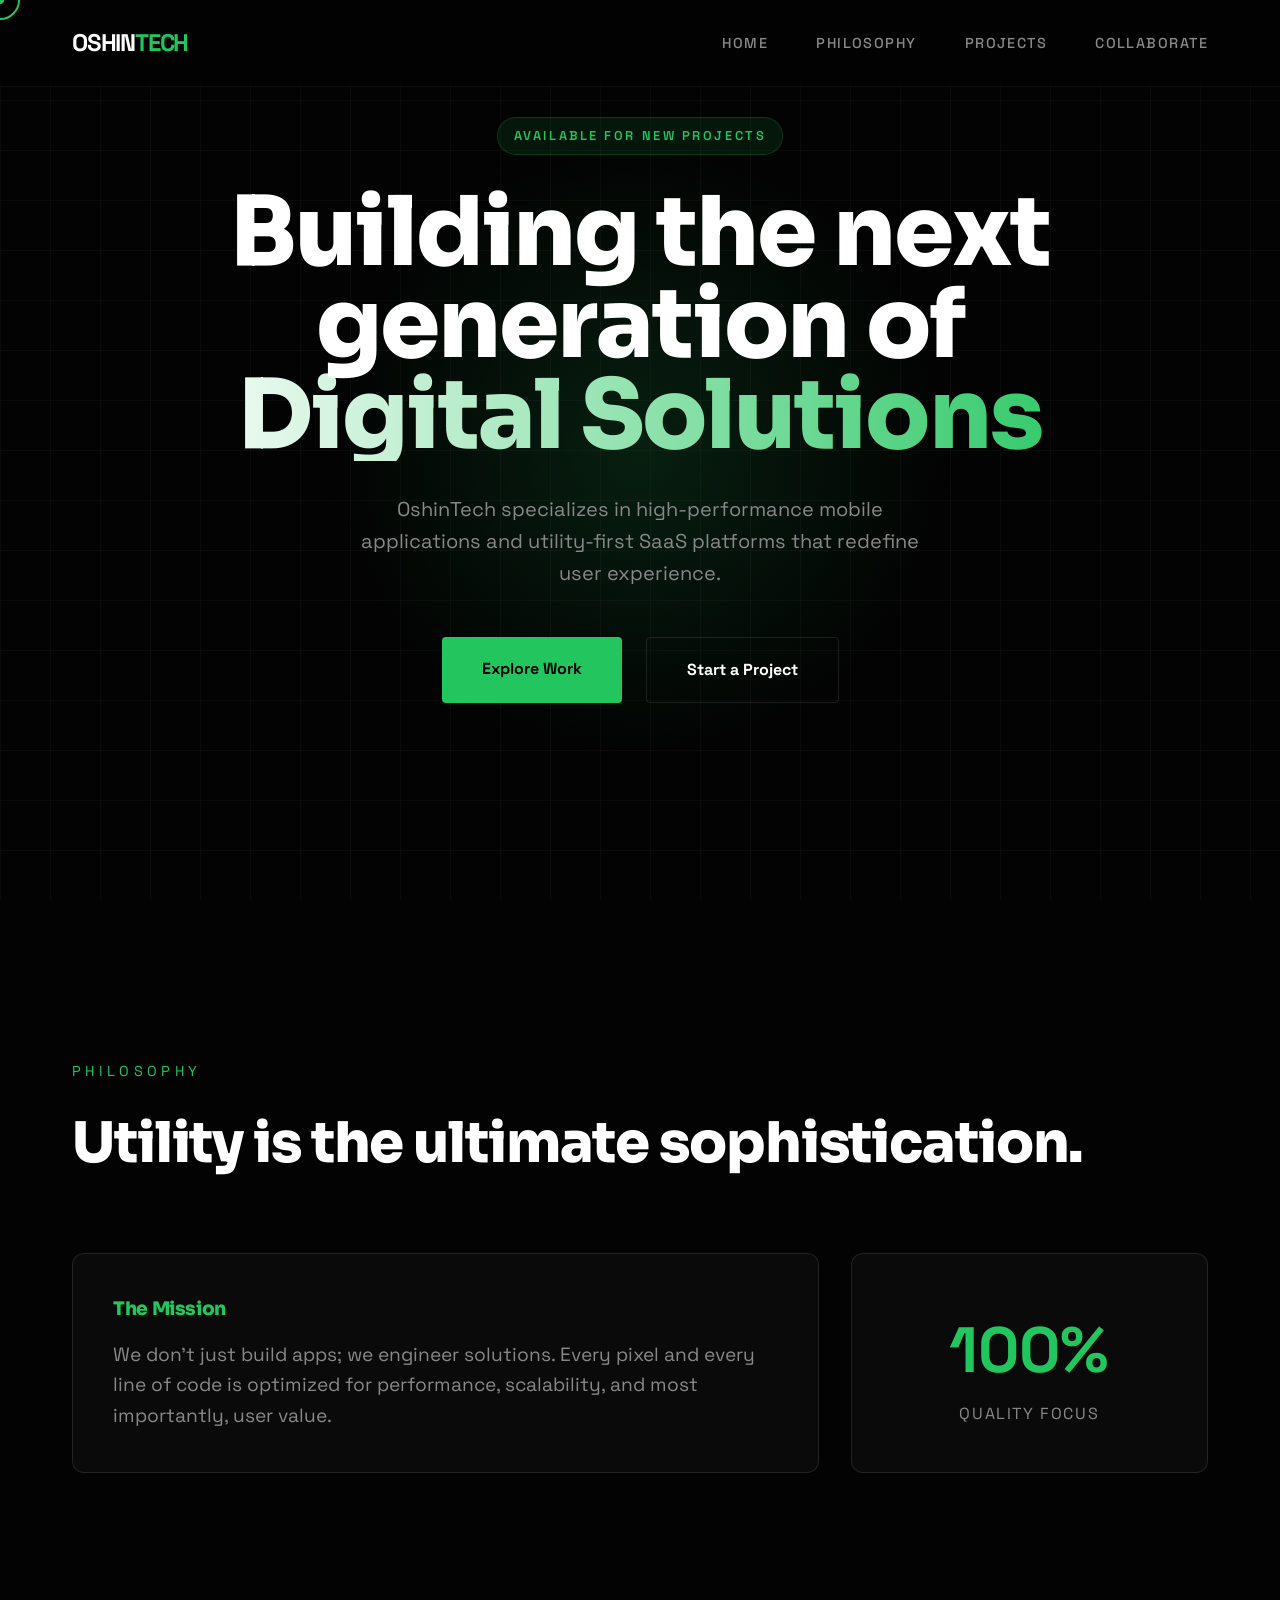
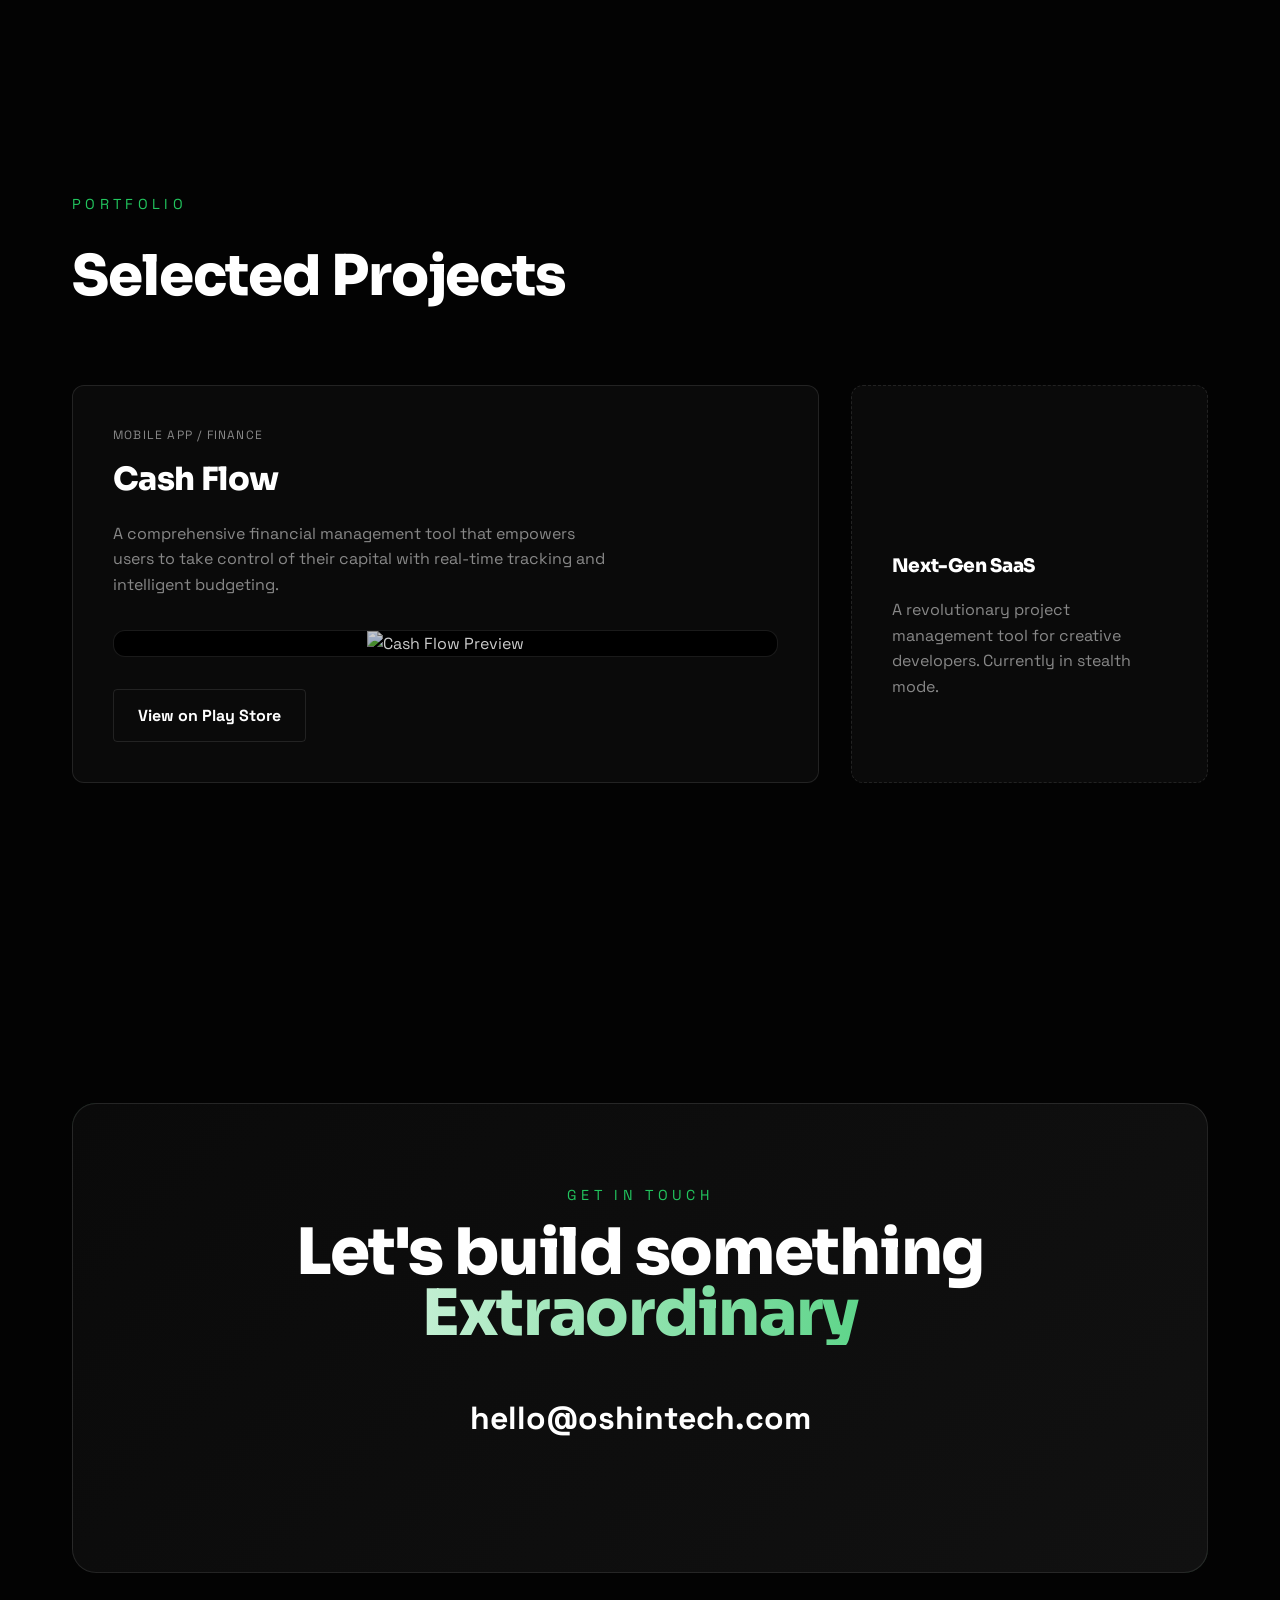
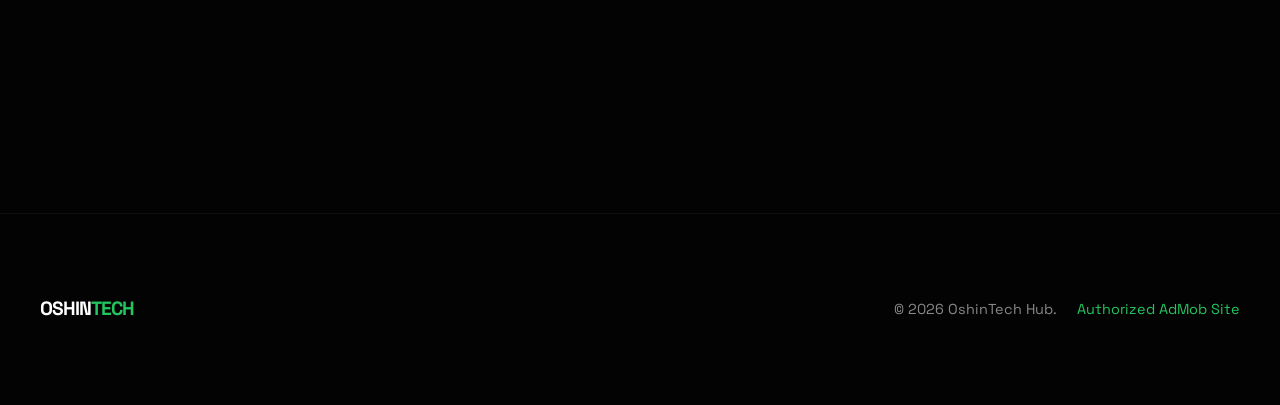
==== commit 0c4ff09a: "Update index.html" ====
--- a/index.html
+++ b/index.html
@@ -1,14 +1,17 @@
 <!DOCTYPE html>
 <html lang="en">
+
 <head>
     <meta charset="UTF-8">
     <meta name="viewport" content="width=device-width, initial-scale=1.0">
     <title>OshinTech | Engineering the Future of Mobile & SaaS</title>
-    <meta name="description" content="OshinTech is a high-performance developer hub specializing in utility-first mobile applications and scalable SaaS solutions.">
-    
+    <meta name="description"
+        content="OshinTech is a high-performance developer hub specializing in utility-first mobile applications and scalable SaaS solutions.">
+
     <link rel="stylesheet" href="style.css">
     <script src="https://unpkg.com/lucide@latest"></script>
 </head>
+
 <body>
     <!-- Background Effects -->
     <div class="grid-bg"></div>
@@ -37,7 +40,8 @@
             <h1 class="hero-title">
                 Building the next generation of <span>Digital Solutions</span>
             </h1>
-            <p class="hero-sub">OshinTech specializes in high-performance mobile applications and utility-first SaaS platforms that redefine user experience.</p>
+            <p class="hero-sub">OshinTech specializes in high-performance mobile applications and utility-first SaaS
+                platforms that redefine user experience.</p>
             <div class="btn-group">
                 <a href="#apps" class="btn-main">Explore Work</a>
                 <a href="#contact" class="btn-outline">Start a Project</a>
@@ -51,12 +55,15 @@
             <div class="portfolio-grid">
                 <div class="portfolio-item large">
                     <h3 style="margin-bottom: 1rem; color: var(--accent-primary);">The Mission</h3>
-                    <p style="color: var(--text-muted); font-size: 1.2rem;">We don't just build apps; we engineer solutions. Every pixel and every line of code is optimized for performance, scalability, and most importantly, user value.</p>
+                    <p style="color: var(--text-muted); font-size: 1.2rem;">We don't just build apps; we engineer
+                        solutions. Every pixel and every line of code is optimized for performance, scalability, and
+                        most importantly, user value.</p>
                 </div>
                 <div class="portfolio-item small" style="display: flex; align-items: center; justify-content: center;">
                     <div style="text-align: center;">
                         <div style="font-size: 4rem; font-weight: 800; color: var(--accent-primary);">100%</div>
-                        <div style="color: var(--text-muted); text-transform: uppercase; letter-spacing: 0.1em;">Quality Focus</div>
+                        <div style="color: var(--text-muted); text-transform: uppercase; letter-spacing: 0.1em;">Quality
+                            Focus</div>
                     </div>
                 </div>
             </div>
@@ -66,30 +73,37 @@
         <section id="apps">
             <span class="section-label">Portfolio</span>
             <h2 class="section-title">Selected Projects</h2>
-            
+
             <div class="portfolio-grid">
                 <!-- Cash Flow Project -->
                 <div class="portfolio-item large">
                     <span class="app-tag">Mobile App / Finance</span>
                     <h3 style="font-size: 2rem; margin-bottom: 1rem;">Cash Flow</h3>
-                    <p style="color: var(--text-muted); margin-bottom: 2rem; max-width: 500px;">A comprehensive financial management tool that empowers users to take control of their capital with real-time tracking and intelligent budgeting.</p>
-                    
-                    <div style="border-radius: 12px; overflow: hidden; border: 1px solid var(--border-bright); margin-bottom: 2rem; max-height: 400px;">
-                        <img src="cash_flow_app_preview_1777394123282.png" alt="Cash Flow Preview" style="width: 100%; height: auto; display: block; opacity: 0.8; transition: var(--transition-smooth);" onmouseover="this.style.opacity='1'" onmouseout="this.style.opacity='0.8'">
+                    <p style="color: var(--text-muted); margin-bottom: 2rem; max-width: 500px;">A comprehensive
+                        financial management tool that empowers users to take control of their capital with real-time
+                        tracking and intelligent budgeting.</p>
+
+                    <div
+                        style="border-radius: 12px; overflow: hidden; border: 1px solid var(--border-bright); margin-bottom: 2rem; max-height: 400px; display: flex; justify-content: center; background: #000;">
+                        <img src="https://play-lh.googleusercontent.com/Khl9tYSSFRA6xLPi_soZOujjNytojfud0eG5X_-Modm5qWKSpey3OQuhIZW_27-vTue8owJ9UOhP__dEndtjmA=w240-h480-rw" alt="Cash Flow Preview"
+                            style="width: auto; height: 100%; max-height: 400px; display: block; opacity: 0.8; transition: var(--transition-smooth);"
+                            onmouseover="this.style.opacity='1'" onmouseout="this.style.opacity='0.8'">
                     </div>
-                    
+
                     <div class="btn-group">
-                        <a href="#" class="btn-outline" style="padding: 0.8rem 1.5rem;">View on Play Store</a>
+                        <a href="https://play.google.com/store/apps/details?id=com.expensesmanager.cashflow" target="_blank" rel="noopener noreferrer" class="btn-outline" style="padding: 0.8rem 1.5rem;">View on Play Store</a>
                     </div>
                 </div>
 
                 <!-- Coming Soon Item -->
-                <div class="portfolio-item small" style="border-style: dashed; display: flex; flex-direction: column; justify-content: center;">
+                <div class="portfolio-item small"
+                    style="border-style: dashed; display: flex; flex-direction: column; justify-content: center;">
                     <div class="app-icon">
                         <i data-lucide="plus-circle" style="width: 48px; height: 48px;"></i>
                     </div>
                     <h3 style="margin-bottom: 1rem;">Next-Gen SaaS</h3>
-                    <p style="color: var(--text-muted);">A revolutionary project management tool for creative developers. Currently in stealth mode.</p>
+                    <p style="color: var(--text-muted);">A revolutionary project management tool for creative
+                        developers. Currently in stealth mode.</p>
                 </div>
             </div>
         </section>
@@ -98,8 +112,10 @@
         <section id="contact">
             <div class="contact-container">
                 <span class="section-label">Get in touch</span>
-                <h2 class="hero-title" style="font-size: clamp(2rem, 5vw, 4rem); margin-top: 1rem;">Let's build something <span>Extraordinary</span></h2>
-                <a href="mailto:hello@oshintech.com" style="font-size: 2rem; color: #fff; text-decoration: none; font-weight: 700; margin: 3rem 0; display: block;">hello@oshintech.com</a>
+                <h2 class="hero-title" style="font-size: clamp(2rem, 5vw, 4rem); margin-top: 1rem;">Let's build
+                    something <span>Extraordinary</span></h2>
+                <a href="mailto:hello@oshintech.com"
+                    style="font-size: 2rem; color: #fff; text-decoration: none; font-weight: 700; margin: 3rem 0; display: block;">hello@oshintech.com</a>
                 <div style="display: flex; justify-content: center; gap: 2rem;">
                     <a href="#" style="color: var(--text-muted);"><i data-lucide="github"></i></a>
                     <a href="#" style="color: var(--text-muted);"><i data-lucide="twitter"></i></a>
@@ -113,7 +129,9 @@
         <div class="footer-content">
             <a href="#" class="logo" style="font-size: 1.2rem;">OSHIN<span>TECH</span></a>
             <div class="copyright">
-                &copy; 2026 OshinTech Hub. <a href="app-ads.txt" style="color: var(--accent-primary); text-decoration: none; margin-left: 1rem;">Authorized AdMob Site</a>
+                &copy; 2026 OshinTech Hub. <a href="app-ads.txt"
+                    style="color: var(--accent-primary); text-decoration: none; margin-left: 1rem;">Authorized AdMob
+                    Site</a>
             </div>
         </div>
     </footer>
@@ -123,4 +141,5 @@
         lucide.createIcons();
     </script>
 </body>
+
 </html>
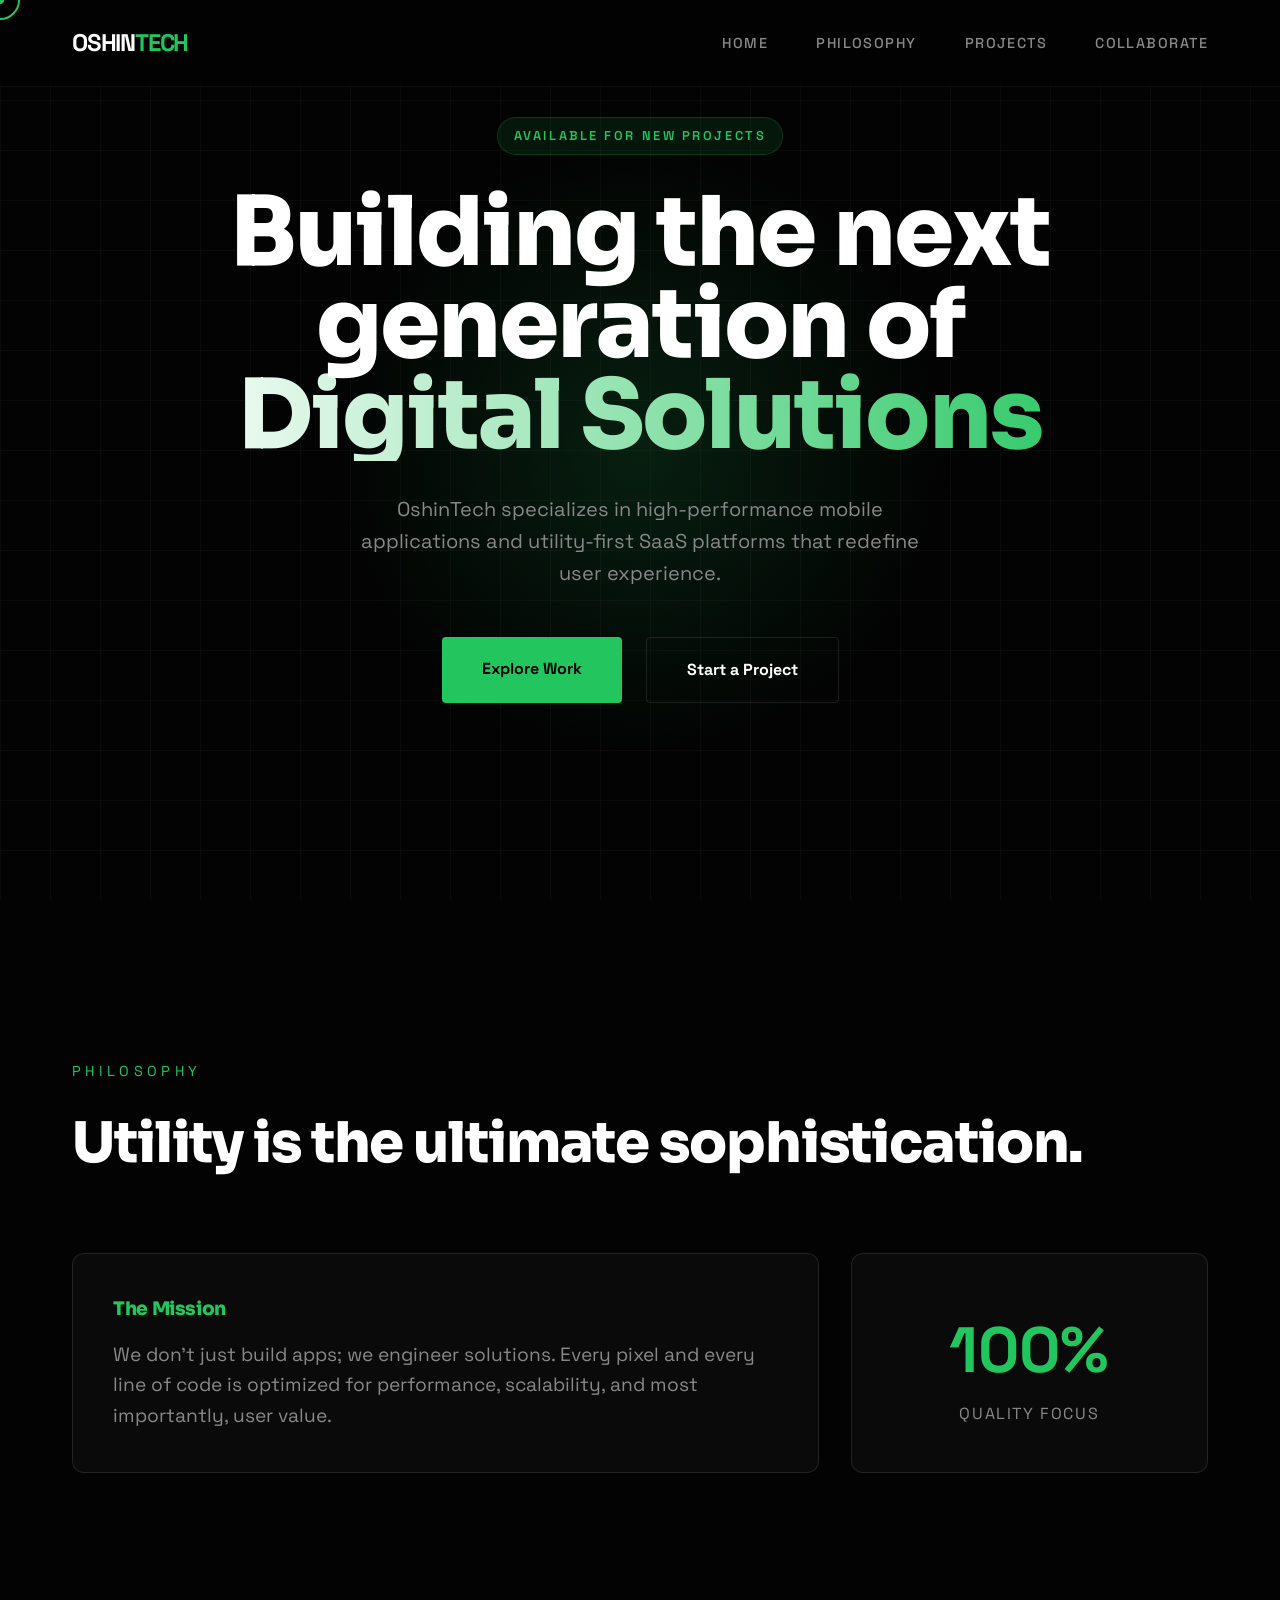
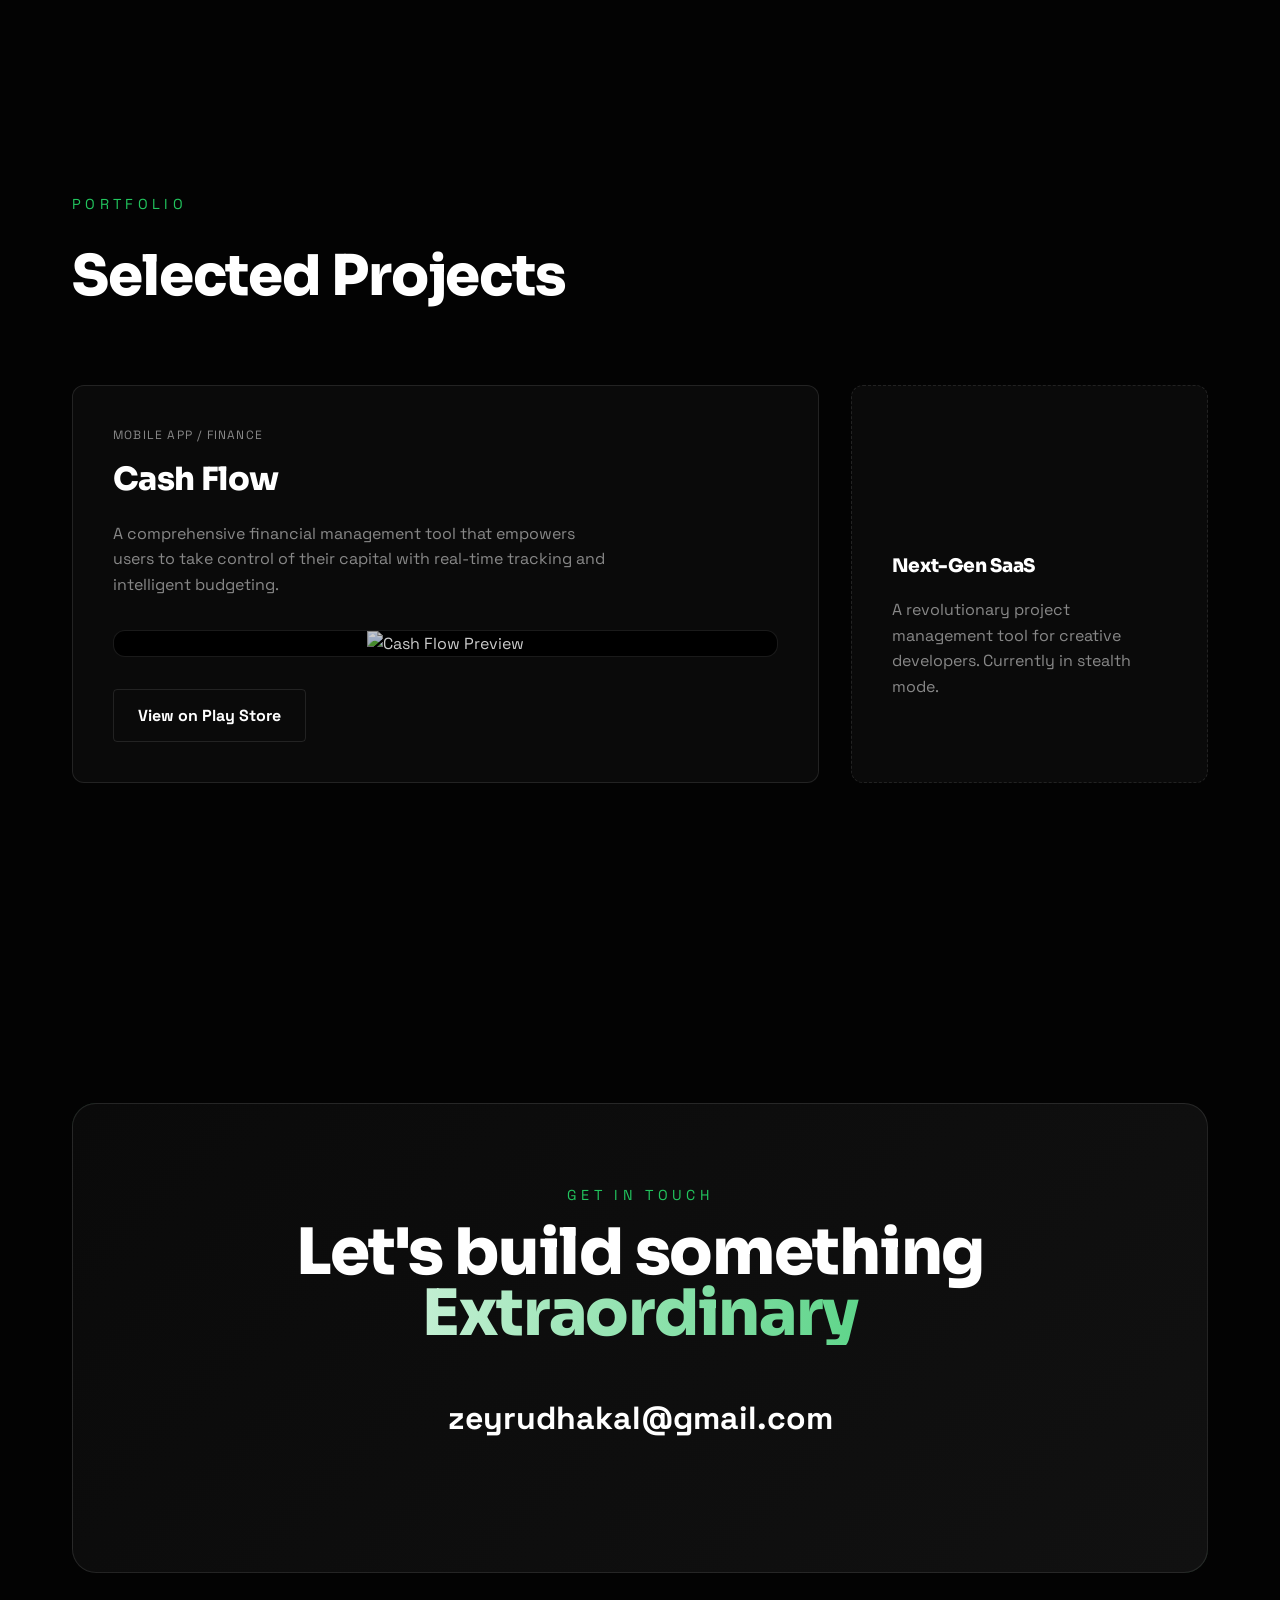
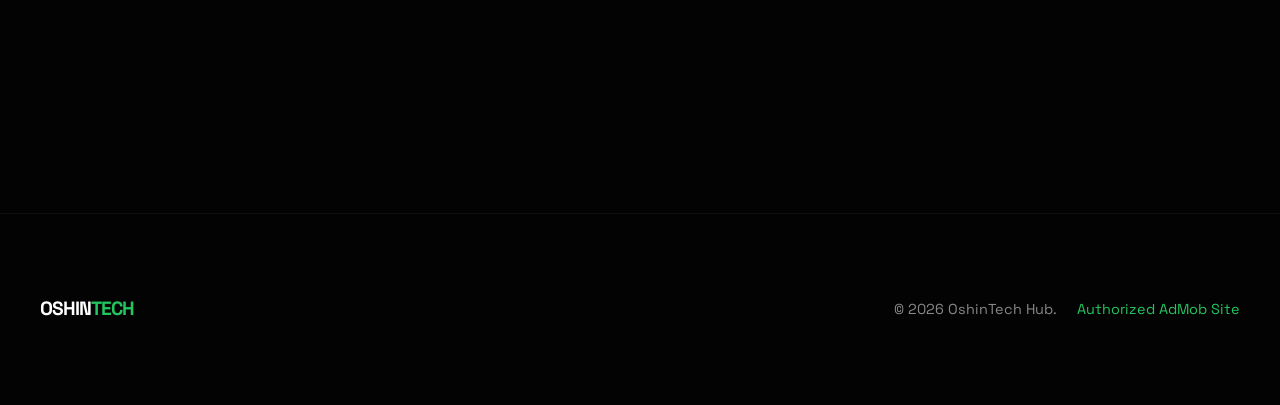
==== commit 62e4a0f1: "Update index.html" ====
--- a/index.html
+++ b/index.html
@@ -114,8 +114,8 @@
                 <span class="section-label">Get in touch</span>
                 <h2 class="hero-title" style="font-size: clamp(2rem, 5vw, 4rem); margin-top: 1rem;">Let's build
                     something <span>Extraordinary</span></h2>
-                <a href="mailto:hello@oshintech.com"
-                    style="font-size: 2rem; color: #fff; text-decoration: none; font-weight: 700; margin: 3rem 0; display: block;">hello@oshintech.com</a>
+                <a href="mailto:zeyrudhakal@gmail.com"
+                    style="font-size: 2rem; color: #fff; text-decoration: none; font-weight: 700; margin: 3rem 0; display: block;">zeyrudhakal@gmail.com</a>
                 <div style="display: flex; justify-content: center; gap: 2rem;">
                     <a href="#" style="color: var(--text-muted);"><i data-lucide="github"></i></a>
                     <a href="#" style="color: var(--text-muted);"><i data-lucide="twitter"></i></a>
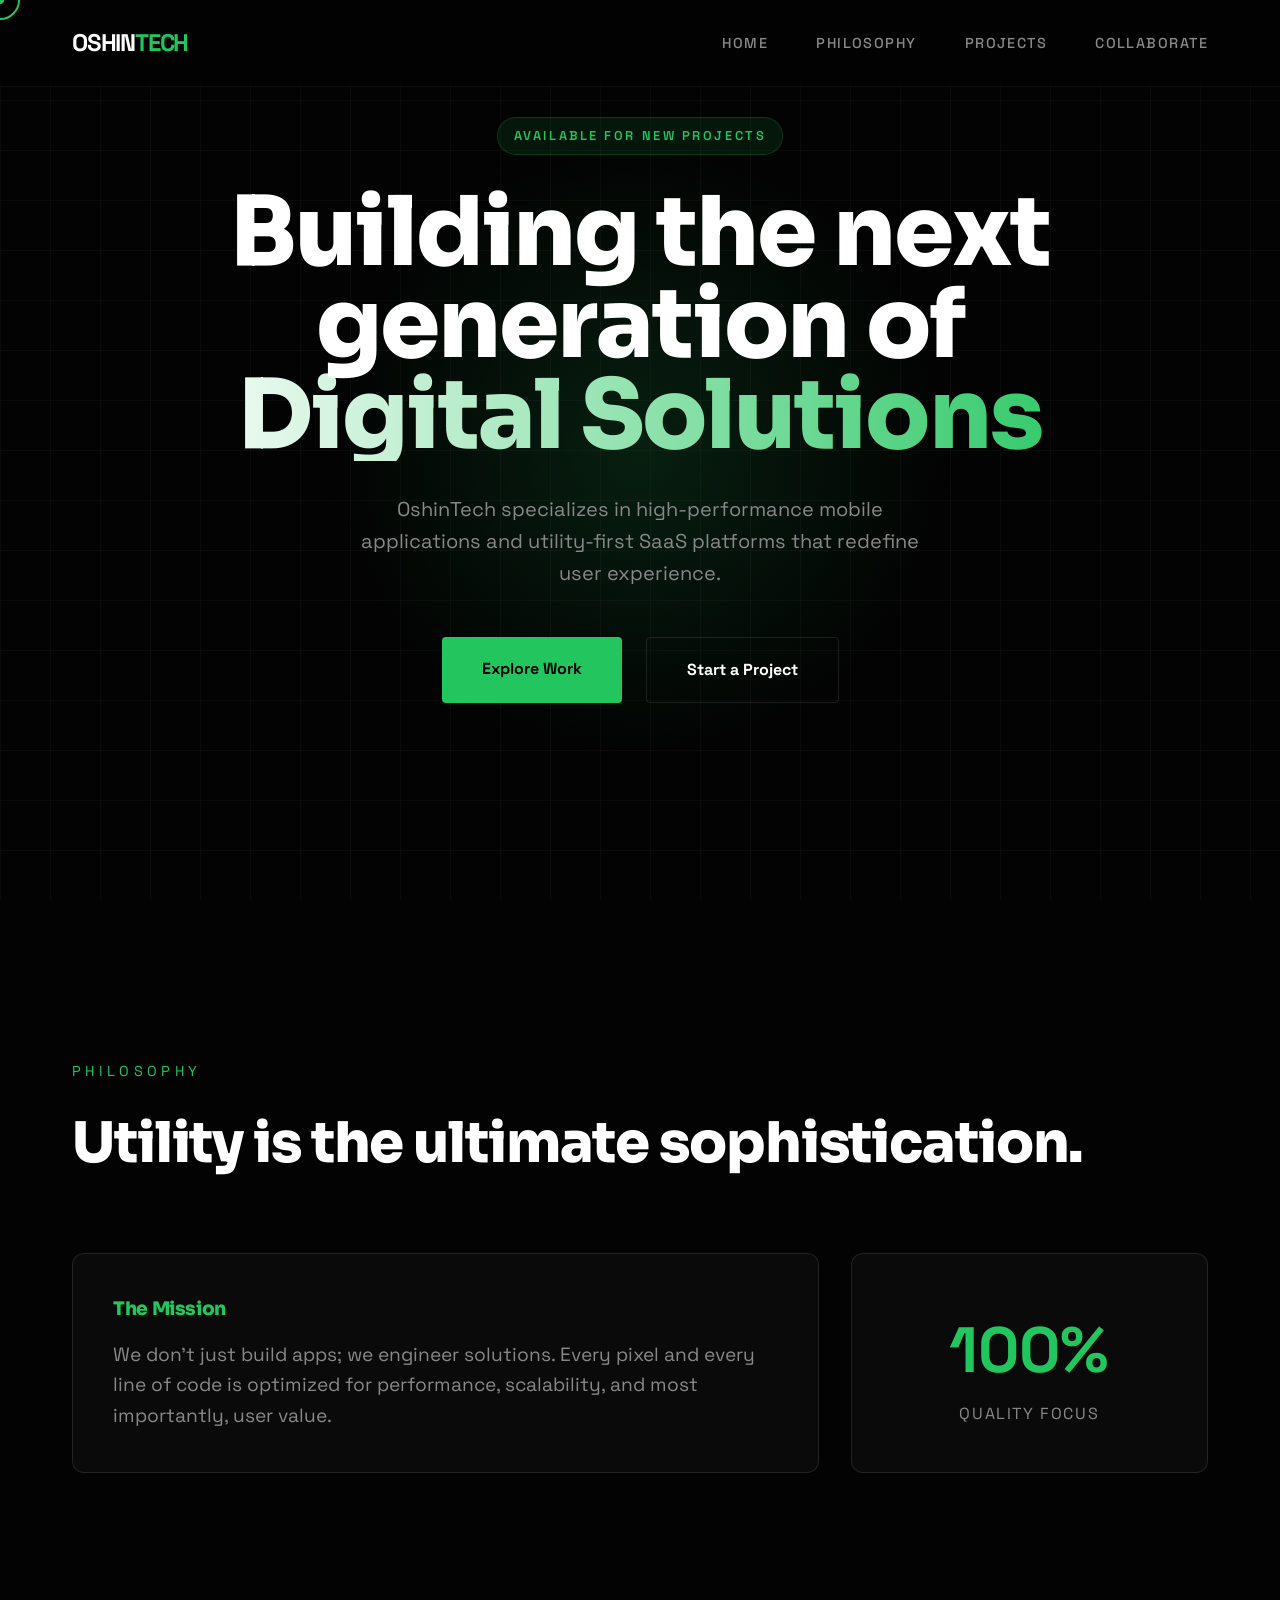
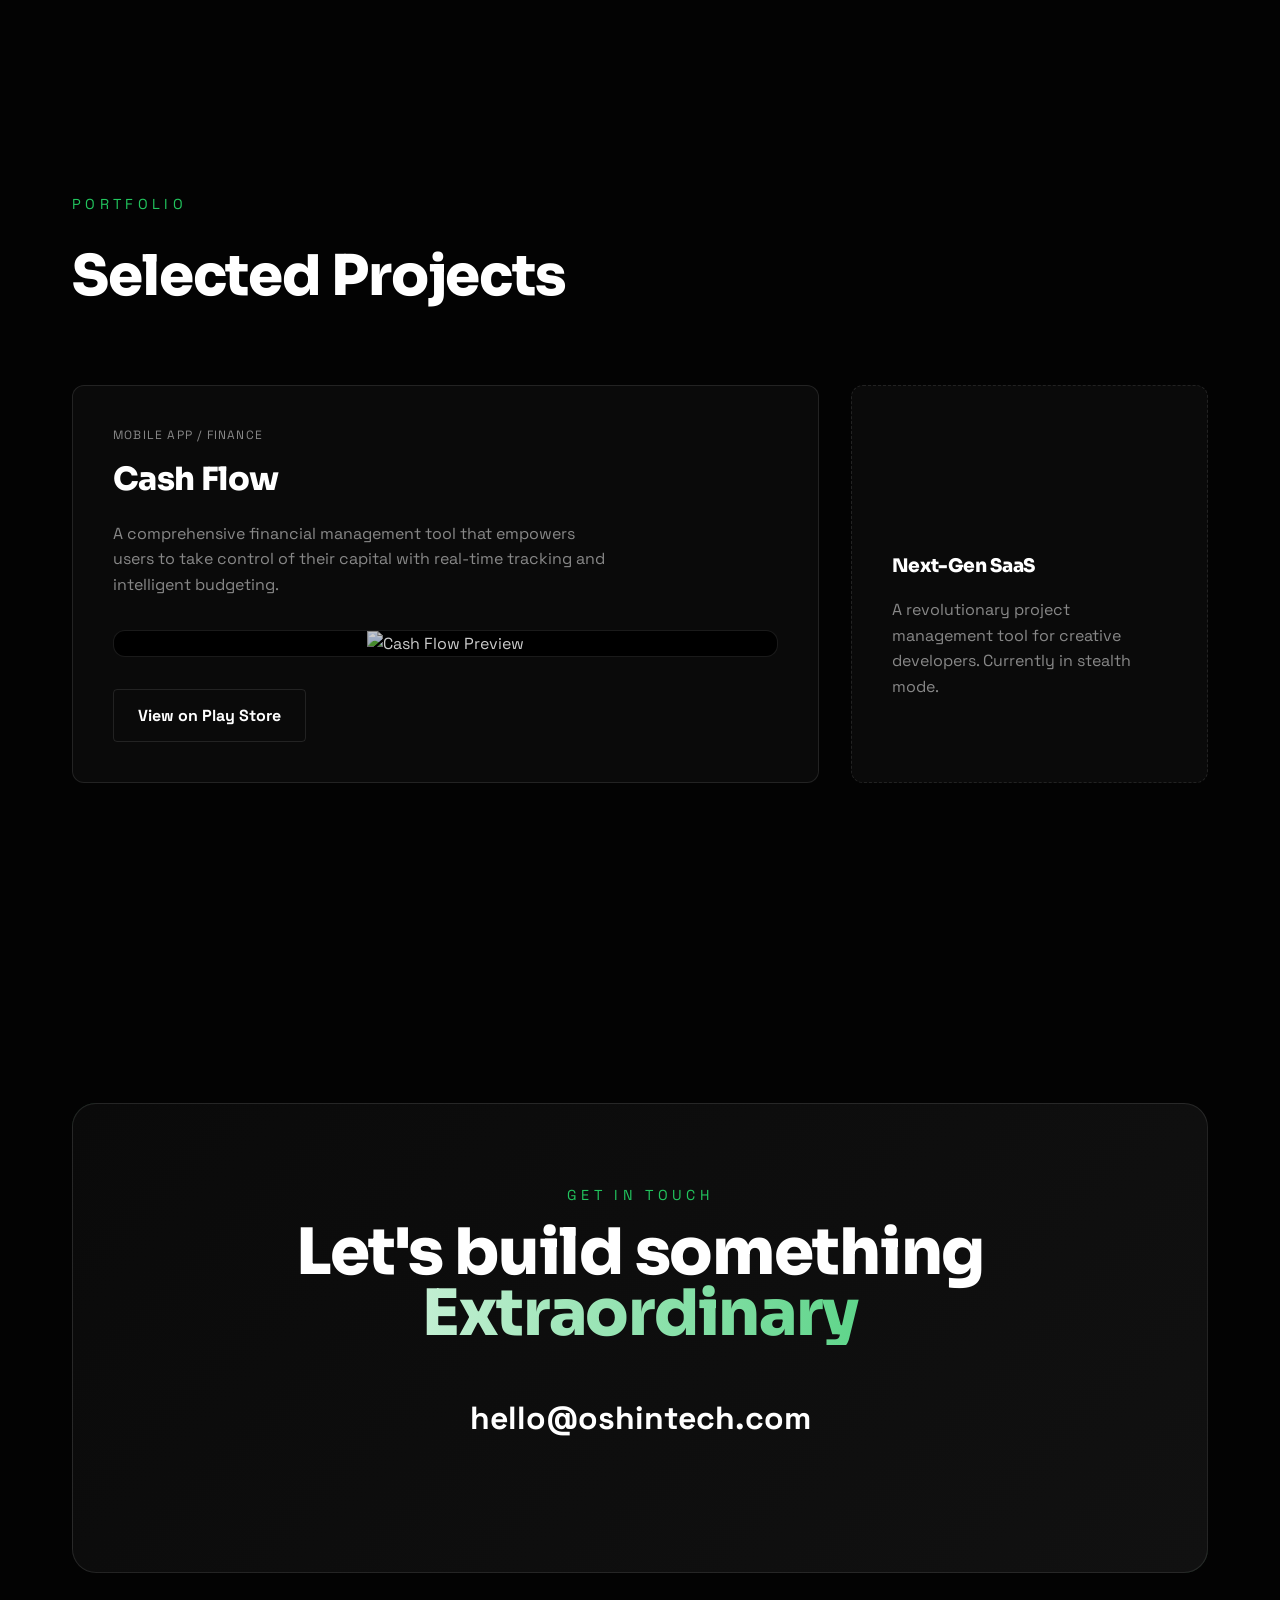
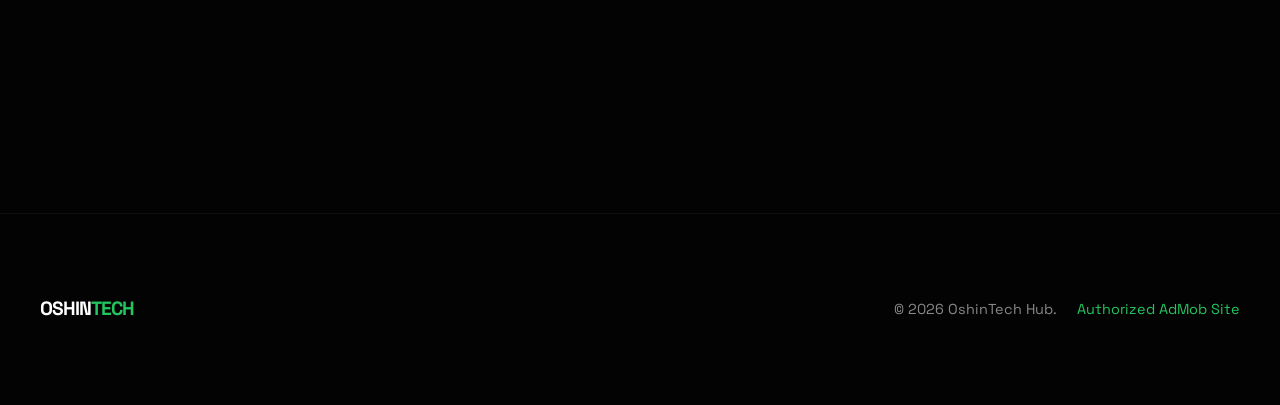
==== commit ac639b77: "Update index.html" ====
--- a/index.html
+++ b/index.html
@@ -85,13 +85,16 @@
 
                     <div
                         style="border-radius: 12px; overflow: hidden; border: 1px solid var(--border-bright); margin-bottom: 2rem; max-height: 400px; display: flex; justify-content: center; background: #000;">
-                        <img src="https://play-lh.googleusercontent.com/Khl9tYSSFRA6xLPi_soZOujjNytojfud0eG5X_-Modm5qWKSpey3OQuhIZW_27-vTue8owJ9UOhP__dEndtjmA=w240-h480-rw" alt="Cash Flow Preview"
+                        <img src="https://play-lh.googleusercontent.com/Khl9tYSSFRA6xLPi_soZOujjNytojfud0eG5X_-Modm5qWKSpey3OQuhIZW_27-vTue8owJ9UOhP__dEndtjmA=w240-h480-rw"
+                            alt="Cash Flow Preview"
                             style="width: auto; height: 100%; max-height: 400px; display: block; opacity: 0.8; transition: var(--transition-smooth);"
                             onmouseover="this.style.opacity='1'" onmouseout="this.style.opacity='0.8'">
                     </div>
 
                     <div class="btn-group">
-                        <a href="https://play.google.com/store/apps/details?id=com.expensesmanager.cashflow" target="_blank" rel="noopener noreferrer" class="btn-outline" style="padding: 0.8rem 1.5rem;">View on Play Store</a>
+                        <a href="https://play.google.com/store/apps/details?id=com.expensesmanager.cashflow"
+                            target="_blank" rel="noopener noreferrer" class="btn-outline"
+                            style="padding: 0.8rem 1.5rem;">View on Play Store</a>
                     </div>
                 </div>
 
@@ -114,8 +117,8 @@
                 <span class="section-label">Get in touch</span>
                 <h2 class="hero-title" style="font-size: clamp(2rem, 5vw, 4rem); margin-top: 1rem;">Let's build
                     something <span>Extraordinary</span></h2>
-                <a href="mailto:zeyrudhakal@gmail.com"
-                    style="font-size: 2rem; color: #fff; text-decoration: none; font-weight: 700; margin: 3rem 0; display: block;">zeyrudhakal@gmail.com</a>
+                <a href="mailto:hello@oshintech.com"
+                    style="font-size: 2rem; color: #fff; text-decoration: none; font-weight: 700; margin: 3rem 0; display: block;">hello@oshintech.com</a>
                 <div style="display: flex; justify-content: center; gap: 2rem;">
                     <a href="#" style="color: var(--text-muted);"><i data-lucide="github"></i></a>
                     <a href="#" style="color: var(--text-muted);"><i data-lucide="twitter"></i></a>
